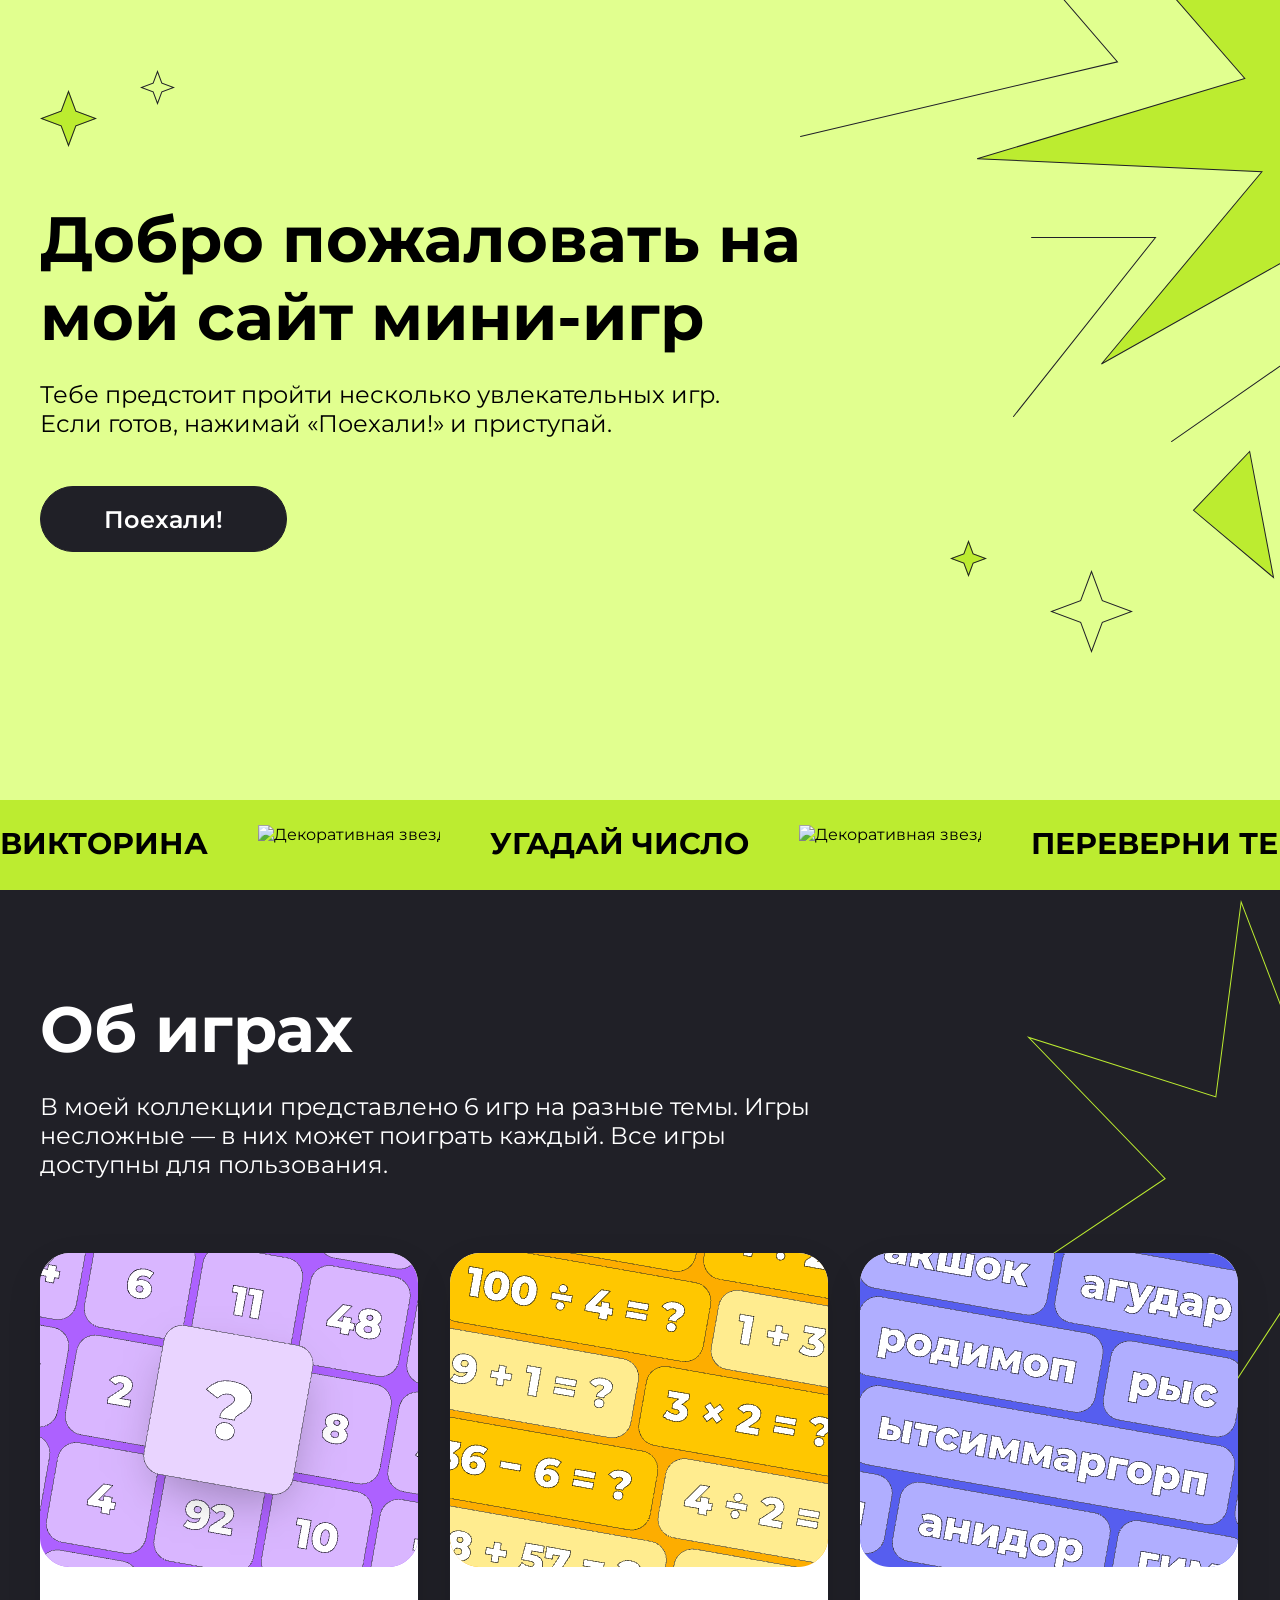
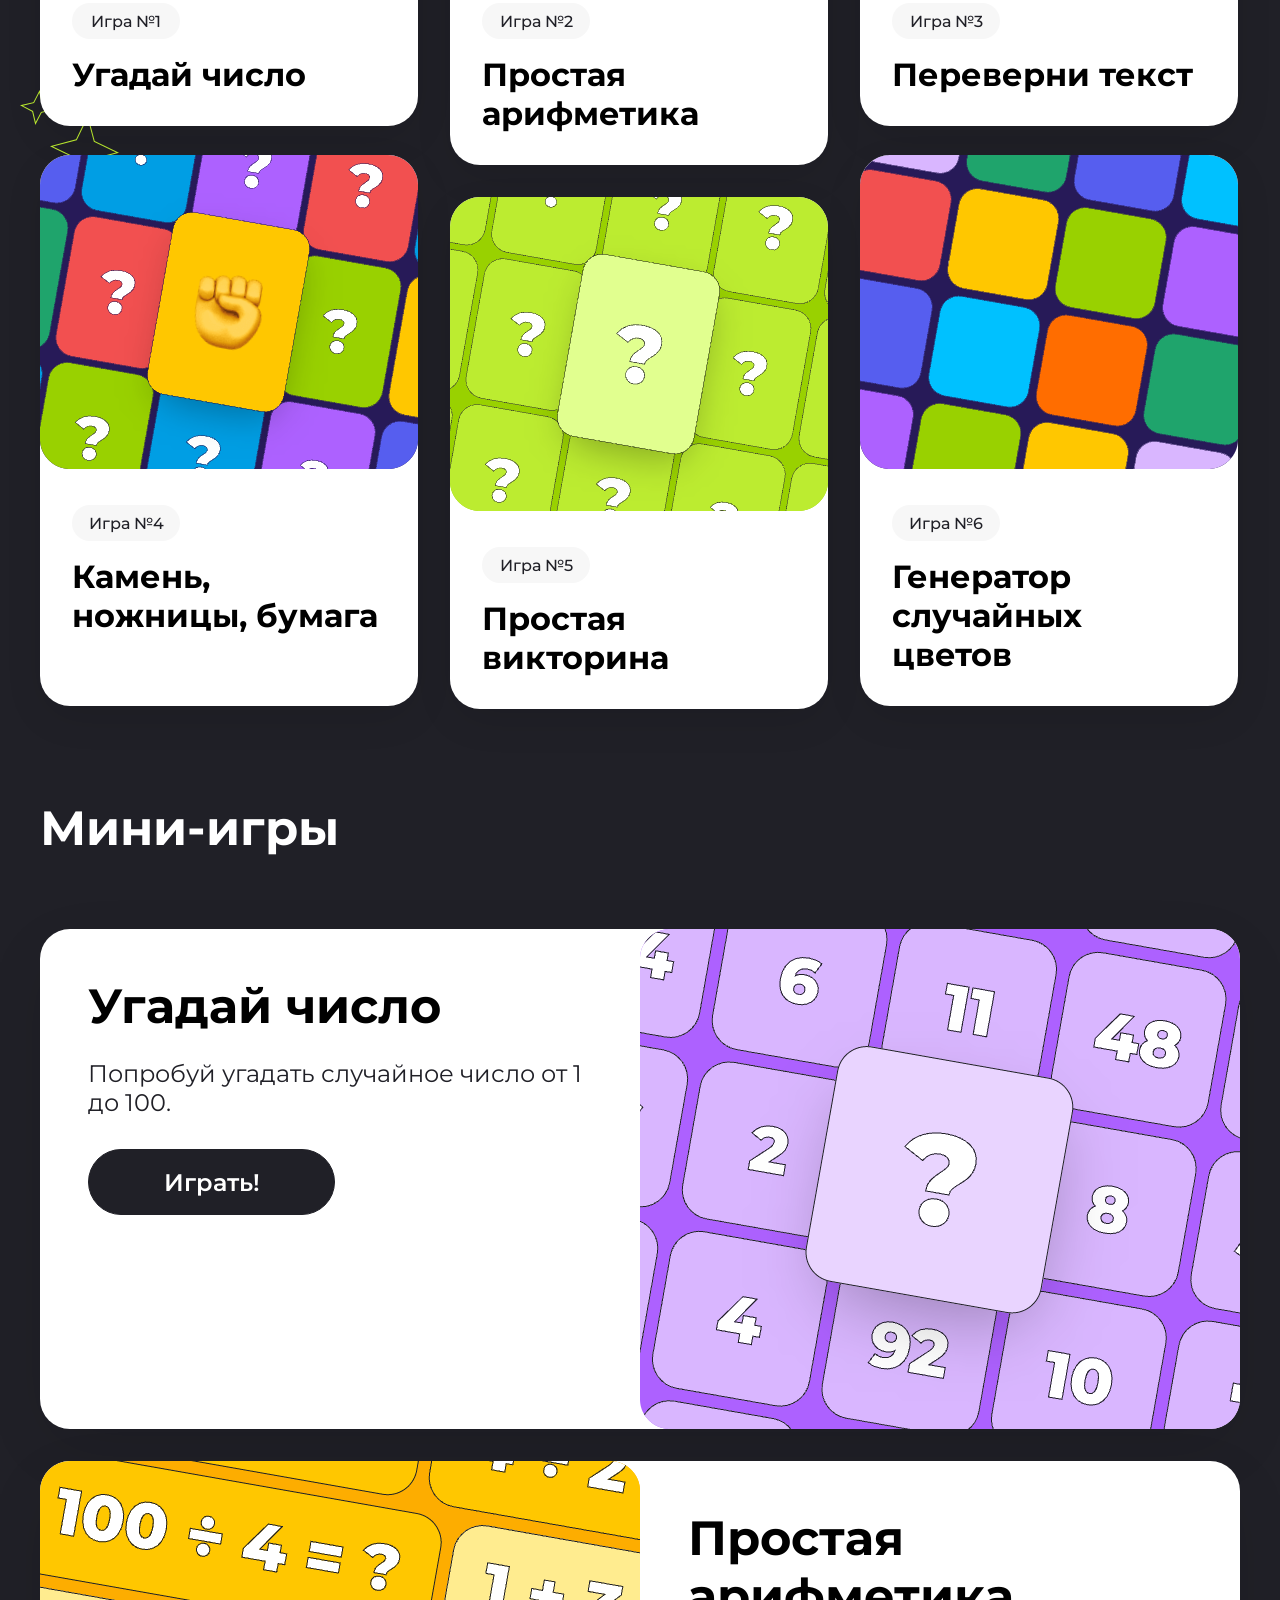
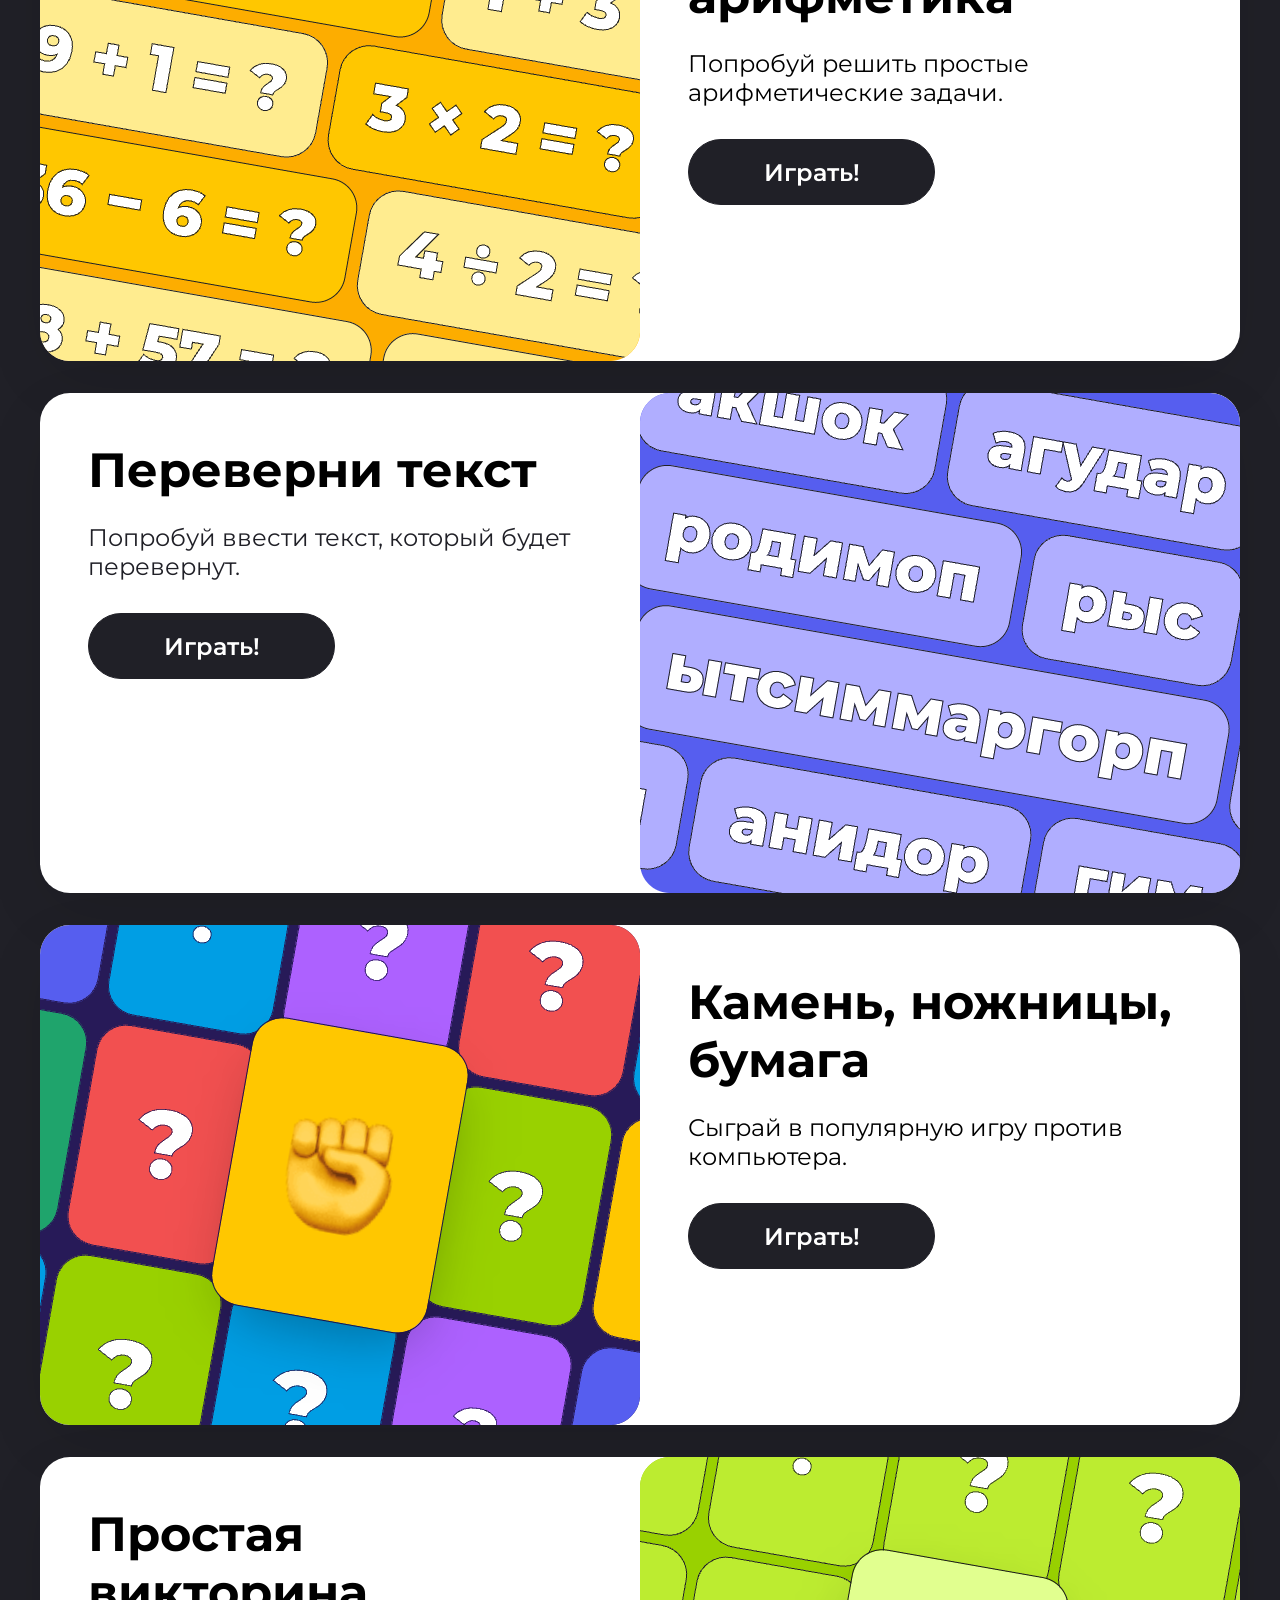
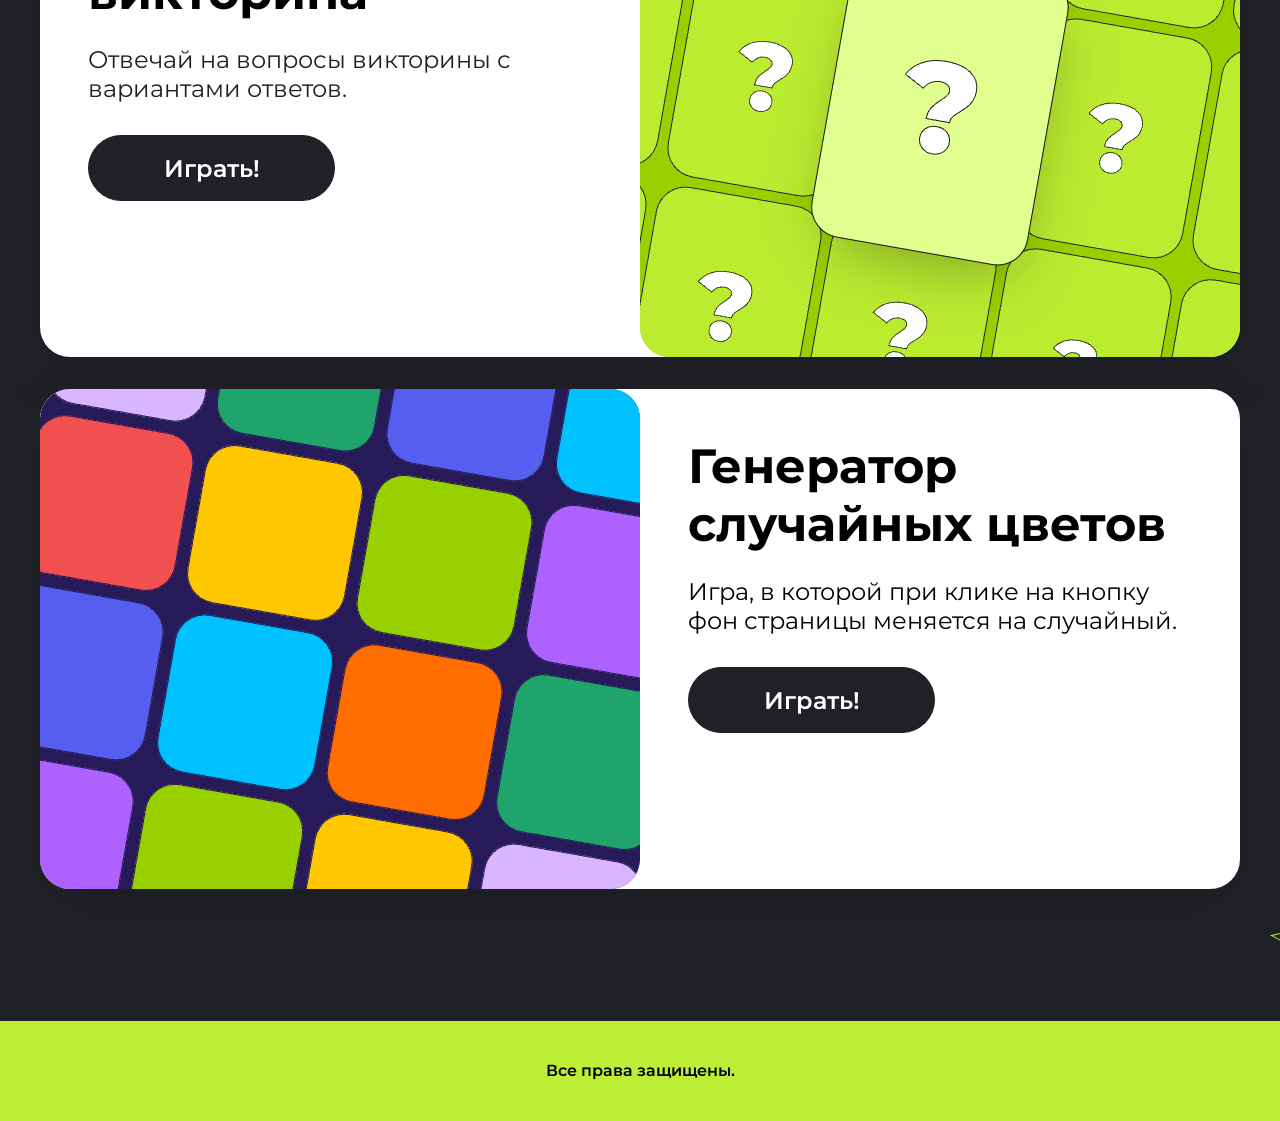
==== index.html @ fa8d4065 "Homework" ====
<!DOCTYPE html>
<html lang="ru">
<head>
    <meta charset="UTF-8">
    <meta name="viewport" content="width=device-width, initial-scale=1.0">
    <meta name="description" content="Сайт с мини-играми: викторина, угадай число, переверни текст и другие увлекательные игры">
    <title>Сайт с мини-играми</title>
    <link rel="stylesheet" href="style.css">
    <style>
        @import url('https://fonts.googleapis.com/css2?family=Montserrat:ital,wght@0,100..900;1,100..900&display=swap');
    </style>
</head>
<body>
    <main>
        <section class="hero center">
            <header class="header">
                <h1 class="header__title">Добро пожаловать на мой сайт мини-игр</h1>
                <p class="header__subtitle">Тебе предстоит пройти несколько увлекательных игр. Если готов, нажимай «Поехали!» и приступай.</p>
                <a href="#games" class="header__button button" role="button" aria-label="Перейти к списку игр">Поехали!</a>
                <nav class="header__scroll">
                </nav>
            </header>
        </section>

        <section class="scroll" aria-label="Список доступных игр">
            <span class="scroll__text">Викторина</span>
            <img src="img/star.svg" class="scroll__icon" alt="Декоративная звезда" aria-hidden="true">
            <span class="scroll__text">Угадай число</span>
            <img src="img/star.svg" class="scroll__icon" alt="Декоративная звезда" aria-hidden="true">
            <span class="scroll__text">Переверни текст</span>
            <img src="img/star.svg" class="scroll__icon" alt="Декоративная звезда" aria-hidden="true">
            <span class="scroll__text">Простая арифметика</span>
            <img src="img/star.svg" class="scroll__icon" alt="Декоративная звезда" aria-hidden="true">
            <span class="scroll__text">Камень, ножницы, бумага</span>
            <img src="img/star.svg" class="scroll__icon" alt="Декоративная звезда" aria-hidden="true">
            <span class="scroll__text">Генератор случайных цветов</span>
            <img src="img/star.svg" class="scroll__icon" alt="Декоративная звезда" aria-hidden="true">
        </section>

        <section class="games center" id="games" aria-labelledby="games-title">
            <div class="games__intro">
                <h2 class="games__title" id="games-title">Об играх</h2>
                <p class="games__description">В моей коллекции представлено 6 игр на разные темы. Игры несложные — в них может поиграть каждый.
Все игры доступны для пользования.</p>
            </div>

            <h2 class="games__mobile">Мини-игры</h2>
            
            <nav class="games__list center" aria-label="Навигация по играм">
                <article class="game-card">
                    <a href="#game1" class="game-card__content">
                        <img src="img/game-card-1.png" alt="Обложка игры 'Угадай число'" class="game-card__image">
                        <div class="game-card__info">
                            <div class="game-card__badge">
                                <p class="game-card__badge-text">Игра №1</p>
                            </div>
                            <h3 class="game-card__title">Угадай число</h3>
                            <div class="game-card__subtitle">
                                Попробуй угадать случайное число от 1 до 100.
                            </div>
                            <span href="#games" class="game-card__button button" role="button" aria-label="Перейти к списку игр">Играть!</span>
                        </div>
                    </a>

                </article>

                <article class="game-card">
                    <a href="#game2" class="game-card__content">
                        <img src="img/game-card-2.png" alt="Обложка игры 'Простая арифметика'" class="game-card__image">
                        <div class="game-card__info">
                            <div class="game-card__badge">
                                <p class="game-card__badge-text">Игра №2</p>
                            </div>
                            <h3 class="game-card__title">Простая арифметика</h3>
                            <div class="game-card__subtitle">
                                Попробуй решить простые арифметические задачи.
                            </div>
                            <span href="#games" class="game-card__button button" role="button" aria-label="Перейти к списку игр">Играть!</span>
                        </div>
                    </a>
                </article>

                <article class="game-card">
                    <a href="#game3" class="game-card__content">
                        <img src="img/game-card-3.png" alt="Обложка игры 'Переверни текст'" class="game-card__image">
                        <div class="game-card__info">
                            <div class="game-card__badge">
                                <p class="game-card__badge-text">Игра №3</p>
                            </div>
                            <h3 class="game-card__title">Переверни текст</h3>
                            <div class="game-card__subtitle">
                                Попробуй ввести текст, который будет перевернут.
                            </div>
                            <span href="#games" class="game-card__button button" role="button" aria-label="Перейти к списку игр">Играть!</span>
                        </div>
                    </a>
                </article>

                <article class="game-card">
                    <a href="#game4" class="game-card__content">
                        <img src="img/game-card-4.png" alt="Обложка игры 'Камень, ножницы, бумага'" class="game-card__image">
                        <div class="game-card__info">
                            <div class="game-card__badge">
                                <p class="game-card__badge-text">Игра №4</p>
                            </div>
                            <h3 class="game-card__title">Камень, ножницы, бумага</h3>
                            <div class="game-card__subtitle">
                                Сыграй в популярную игру против компьютера.
                            </div>
                            <span href="#games" class="game-card__button button" role="button" aria-label="Перейти к списку игр">Играть!</span>
                        </div>
                    </a>
                </article>

                <article class="game-card">
                    <a href="#game5" class="game-card__content">
                        <img src="img/game-card-5.png" alt="Обложка игры 'Простая викторина'" class="game-card__image">
                        <div class="game-card__info">
                            <div class="game-card__badge">
                                <p class="game-card__badge-text">Игра №5</p>
                            </div>
                            <h3 class="game-card__title">Простая викторина</h3>
                            <div class="game-card__subtitle">
                                Отвечай на вопросы викторины с вариантами ответов.
                            </div>
                            <span href="#games" class="game-card__button button" role="button" aria-label="Перейти к списку игр">Играть!</span>
                        </div>
                    </a>
                </article>

                <article class="game-card">
                    <a href="#game6" class="game-card__content">
                        <img src="img/game-card-6.png" alt="Обложка игры 'Генератор случайных цветов'" class="game-card__image">
                        <div class="game-card__info">
                            <div class="game-card__badge">
                                <p class="game-card__badge-text">Игра №6</p>
                            </div>
                            <h3 class="game-card__title">Генератор случайных цветов</h3>
                            <div class="game-card__subtitle">
                                Игра, в которой при клике на кнопку фон страницы меняется на случайный.
                            </div>
                            <span href="#games" class="game-card__button button" role="button" aria-label="Перейти к списку игр">Играть!</span>
                        </div>
                    </a>
                </article>
            </nav>

            <h2 class="games__additional-text">Мини-игры</h2>

            <div class="games__additional__block-right">
                <div class="games__additional__block-right__left">
                    <h3 class="games__additional__block-right__left__title">Угадай число</h3>
                    <div class="games__additional__block-right__left__subtitle">Попробуй угадать случайное число от 1 до 100.</div>
                    <span href="#games" class="games__additional__block-right__left__button button" role="button" aria-label="Перейти к списку игр">Играть!</span>
                </div>
                <img src="img/game-card-1-pc.png" alt="Обложка игры 'Угадай число'">
            </div>

            <div class="games__additional__block-left">
                <img src="img/game-card-2-px.png" alt="Обложка игры 'Простая арифметика'">
                <div class="games__additional__block-left__right">
                    <h3 class="games__additional__block-left__right__title">Простая арифметика</h3>
                    <div class="games__additional__block-left__right__subtitle">Попробуй решить простые арифметические задачи.</div>
                    <span href="#games" class="games__additional__block-left__right__button button" role="button" aria-label="Перейти к списку игр">Играть!</span>
                </div>
            </div>

            <div class="games__additional__block-right">
                <div class="games__additional__block-right__left">
                    <h3 class="games__additional__block-right__left__title">Переверни текст</h3>
                    <div class="games__additional__block-right__left__subtitle">Попробуй ввести текст, который будет перевернут.</div>
                    <span href="#games" class="games__additional__block-right__left__button button" role="button" aria-label="Перейти к списку игр">Играть!</span>
                </div>
                <img src="img/game-card-3-px.png" alt="Обложка игры 'Переверни текст'">
            </div>

            <div class="games__additional__block-left">
                <img src="img/game-card-4-px.png" alt="Обложка игры 'Камень, ножницы, бумага'">
                <div class="games__additional__block-left__right">
                    <h3 class="games__additional__block-left__right__title">Камень, ножницы, бумага</h3>
                    <div class="games__additional__block-left__right__subtitle">Сыграй в популярную игру против компьютера.</div>
                    <span href="#games" class="games__additional__block-left__right__button button" role="button" aria-label="Перейти к списку игр">Играть!</span>
                </div>
            </div>

            <div class="games__additional__block-right">
                <div class="games__additional__block-right__left">
                    <h3 class="games__additional__block-right__left__title">Простая викторина</h3>
                    <div class="games__additional__block-right__left__subtitle">Отвечай на вопросы викторины с вариантами ответов.</div>
                    <span href="#games" class="games__additional__block-right__left__button button" role="button" aria-label="Перейти к списку игр">Играть!</span>
                </div>
                <img src="img/game-card-5-px.png" alt="Обложка игры 'Простая викторина'">
            </div>

            <div class="games__additional__block-left">
                <img src="img/game-card-6-px.png" alt="Обложка игры 'Генератор случайных цветов'">
                <div class="games__additional__block-left__right">
                    <h3 class="games__additional__block-left__right__title">Генератор случайных цветов</h3>
                    <div class="games__additional__block-left__right__subtitle">Игра, в которой при клике на кнопку фон страницы меняется на случайный.</div>
                    <span href="#games" class="games__additional__block-left__right__button button" role="button" aria-label="Перейти к списку игр">Играть!</span>
                </div>
            </div>

        </section>
    </main>

    <footer class="footer">
        <div class="footer__background">
            <p class="footer__text">Все права защищены.</p>
        </div>
    </footer>
</body>
</html>
---- style.css ----
* {
  margin: 0;
  padding: 0;
  box-sizing: border-box;
}

body {
  font-family: "Montserrat", sans-serif;
  font-size: 16px;
  color: #000000;
  background-color: #F5F6FA;
}

.center {
  padding-left: calc(50% - 600px);
  padding-right: calc(50% - 600px);
}

.button {
  width: -moz-fit-content;
  width: fit-content;
  font-weight: 600;
  box-sizing: border-box;
  border: 1px solid rgb(32, 32, 39);
  border-radius: 60px;
  background: rgb(32, 32, 39);
  padding: 16px 28px;
  color: #FFFFFF;
  font-family: "Montserrat", sans-serif;
  font-size: 24px;
  cursor: pointer;
  transition: all 0.3s ease;
  text-decoration: none;
  display: inline-flex;
  align-items: center;
  justify-content: center;
}
.button:hover {
  background: #FFFFFF;
  color: rgb(32, 32, 39);
}

.hero {
  background: rgb(225, 255, 143);
  height: 800px;
  background-image: url("img/hero-bg.svg"), url("img/star-2.svg"), url("img/star-3.svg"), url("img/star-4.svg"), url("img/star-5.svg");
  background-position: 800px -350px, 40px 90px, 140px 70px, 1050px 570px, 950px 540px;
  background-repeat: no-repeat, no-repeat, no-repeat, no-repeat;
}

.header {
  padding-top: 200px;
  display: flex;
  flex-direction: column;
}
.header__title {
  max-width: 768px;
  font-size: 64px;
  font-weight: 700;
  margin-bottom: 24px;
}
.header__subtitle {
  max-width: 720px;
  font-size: 24px;
}
.header__button {
  min-width: 247px;
  height: 66px;
  margin-top: 48px;
}

.scroll {
  display: flex;
  gap: 50px;
  padding-top: 25px;
  height: 90px;
  width: 100%;
  background-color: rgb(188, 236, 48);
  overflow: hidden;
  white-space: nowrap;
}
.scroll__text {
  font-size: 30px;
  font-weight: 700;
  text-transform: uppercase;
}
.scroll__icon {
  height: 30px;
}

.games {
  background: rgb(32, 32, 39);
  padding-bottom: 100px;
  background-image: url(img/star1.svg), url(img/star7.svg), url(img/star6.svg), url(img/star7.svg), url(img/star6.svg), url(img/star7.svg), url(img/star6.svg);
  background-position: 1000px 10px, 20px 800px, 50px 825px, 1350px 1500px, 1400px 1550px, 1270px 4830px, 1320px 4780px;
  background-repeat: no-repeat;
}
.games__intro {
  padding-top: 100px;
}
.games__title {
  font-size: 64px;
  font-weight: 700;
  color: rgb(255, 255, 255);
  margin-bottom: 24px;
}
.games__description {
  color: rgb(255, 255, 255);
  font-size: 24px;
  font-weight: 400;
  max-width: 780px;
  margin-bottom: 74px;
}
.games__mobile {
  display: none;
}
.games__list {
  display: flex;
  gap: 32px;
  flex-wrap: wrap;
}
.games__additional-text {
  font-size: 48px;
  font-weight: 700;
  color: #ffffff;
  margin-bottom: 72px;
  margin-top: 90px;
}
.games__additional__block-right {
  position: static;
  width: 1200px;
  height: 500px;
  display: flex;
  flex-direction: row;
  justify-content: flex-start;
  align-items: flex-start;
  padding: 0;
  flex: none;
  order: 0;
  align-self: stretch;
  flex-grow: 0;
  margin: 32px 0;
  border-radius: 30px;
  box-shadow: 0px 20px 67px -12px rgba(0, 0, 0, 0.13);
  background: rgb(255, 255, 255);
}
.games__additional__block-right__left {
  width: 600px;
  padding: 48px;
}
.games__additional__block-right__left__title {
  font-size: 48px;
  font-weight: 700;
  margin-bottom: 24px;
}
.games__additional__block-right__left__subtitle {
  font-size: 24px;
  font-weight: 400;
  margin-bottom: 32px;
  color: rgb(32, 32, 39);
}
.games__additional__block-right__left__button {
  display: inline-flex;
  width: 247px;
  height: 66px;
}
.games__additional__block-right img {
  width: 600px;
  height: 500px;
  -o-object-fit: cover;
     object-fit: cover;
  border-radius: 0 30px 30px 0;
}
.games__additional__block-left {
  position: static;
  width: 1200px;
  height: 500px;
  display: flex;
  flex-direction: row;
  justify-content: flex-start;
  align-items: flex-start;
  padding: 0;
  flex: none;
  order: 1;
  align-self: stretch;
  flex-grow: 0;
  margin: 32px 0;
  border-radius: 30px;
  box-shadow: 0px 20px 67px -12px rgba(0, 0, 0, 0.13);
  background: rgb(255, 255, 255);
}
.games__additional__block-left img {
  width: 600px;
  height: 500px;
  -o-object-fit: cover;
     object-fit: cover;
  border-radius: 30px 0 0 30px;
}
.games__additional__block-left__right {
  width: 600px;
  padding: 48px;
}
.games__additional__block-left__right__title {
  font-size: 48px;
  font-weight: 700;
  margin-bottom: 24px;
}
.games__additional__block-left__right__subtitle {
  font-size: 24px;
  margin-bottom: 32px;
}
.games__additional__block-left__right__button {
  display: inline-flex;
  width: 247px;
  height: 66px;
}

.game-card {
  text-decoration: none;
  color: inherit;
  transition: transform 0.3s ease;
}
.game-card:hover {
  transform: scale(1.02);
}
.game-card:nth-child(2) .game-card__content, .game-card:nth-child(5) .game-card__content {
  height: 512px;
}
.game-card:nth-child(4) .game-card__content, .game-card:nth-child(6) .game-card__content {
  height: 551px;
  margin-top: -42px;
}
.game-card__content {
  border-radius: 30px;
  box-shadow: 0px 12.61px 42.25px -7.57px rgba(0, 0, 0, 0.13);
  background: rgb(255, 255, 255);
  height: 473px;
  width: 378px;
  text-decoration: none;
  color: inherit;
  display: block;
}
.game-card__image {
  width: 100%;
  border-radius: 30px 30px 0 0;
}
.game-card__info {
  padding: 32px;
}
.game-card__badge {
  width: 108px;
  height: 36px;
  border-radius: 52.58px;
  background: rgb(247, 247, 247);
  display: flex;
  align-items: center;
  justify-content: center;
}
.game-card__badge-text {
  font-size: 16px;
  font-weight: 500;
  color: rgb(32, 32, 39);
}
.game-card__title {
  padding-top: 16px;
  font-size: 32px;
  font-weight: 700;
  margin: 0;
}
.game-card__subtitle {
  display: none;
}
.game-card__button {
  display: none;
}

.footer__background {
  height: 100px;
  background: rgb(189, 237, 53);
}
.footer__text {
  text-align: center;
  padding: 40px;
  font-size: 16px;
  font-weight: 600;
}

.star-icon {
  height: 30px;
}

@media (max-width: 1200px) {
  .center {
    padding-left: 16px;
    padding-right: 16px;
  }
  .header {
    align-items: center;
  }
  .header__title {
    font-size: 40px;
    text-align: center;
    width: 262px;
  }
  .header__subtitle {
    font-size: 16px;
    text-align: center;
  }
  .header__button {
    width: 285px;
    height: 55px;
    font-size: 16px;
    font-weight: 500;
  }
  .scroll {
    padding-bottom: 48px;
    padding-left: 27px;
    height: 51.34px;
    padding-top: 16px;
    gap: 27px;
  }
  .scroll__text {
    font-size: 16px;
  }
  .scroll__icon {
    height: 20px;
  }
  .games {
    padding-bottom: 10px;
  }
  .games__intro {
    display: none;
  }
  .games__mobile {
    display: block;
    padding-top: 48px;
    padding-bottom: 48px;
    font-size: 40px;
    font-weight: 700;
    color: rgb(255, 255, 255);
  }
  .games__additional-text {
    display: none;
  }
  .games__additional__block-right, .games__additional__block-left {
    display: none;
  }
  .game-card:nth-child(4) .game-card__content, .game-card:nth-child(6) .game-card__content, .game-card:nth-child(2) .game-card__content, .game-card:nth-child(5) .game-card__content {
    margin-top: 0px;
  }
  .game-card:nth-child(2) .game-card__content, .game-card:nth-child(3) .game-card__content, .game-card:nth-child(5) .game-card__content {
    height: 570px;
  }
  .game-card:nth-child(4) .game-card__content {
    height: 610px;
  }
  .game-card:nth-child(6) .game-card__content {
    height: 630px;
  }
  .game-card__content {
    height: 520px;
    width: 343px;
    margin-top: 0px;
  }
  .game-card__subtitle {
    display: block;
    padding-top: 16px;
  }
  .game-card__title {
    padding-top: 0px;
  }
  .game-card__badge {
    display: none;
  }
  .game-card__button {
    display: block;
    width: 285px;
    margin-top: 32px;
    font-size: 16px;
    font-weight: 500;
    text-align: center;
  }
  .game-card__info {
    padding: 20px 30px;
  }
  .footer__background {
    height: 100px;
    background: rgb(189, 237, 53);
  }
  .footer__text {
    text-align: center;
    padding: 40px;
    font-size: 16px;
    font-weight: 600;
  }
}/*# sourceMappingURL=style.css.map */
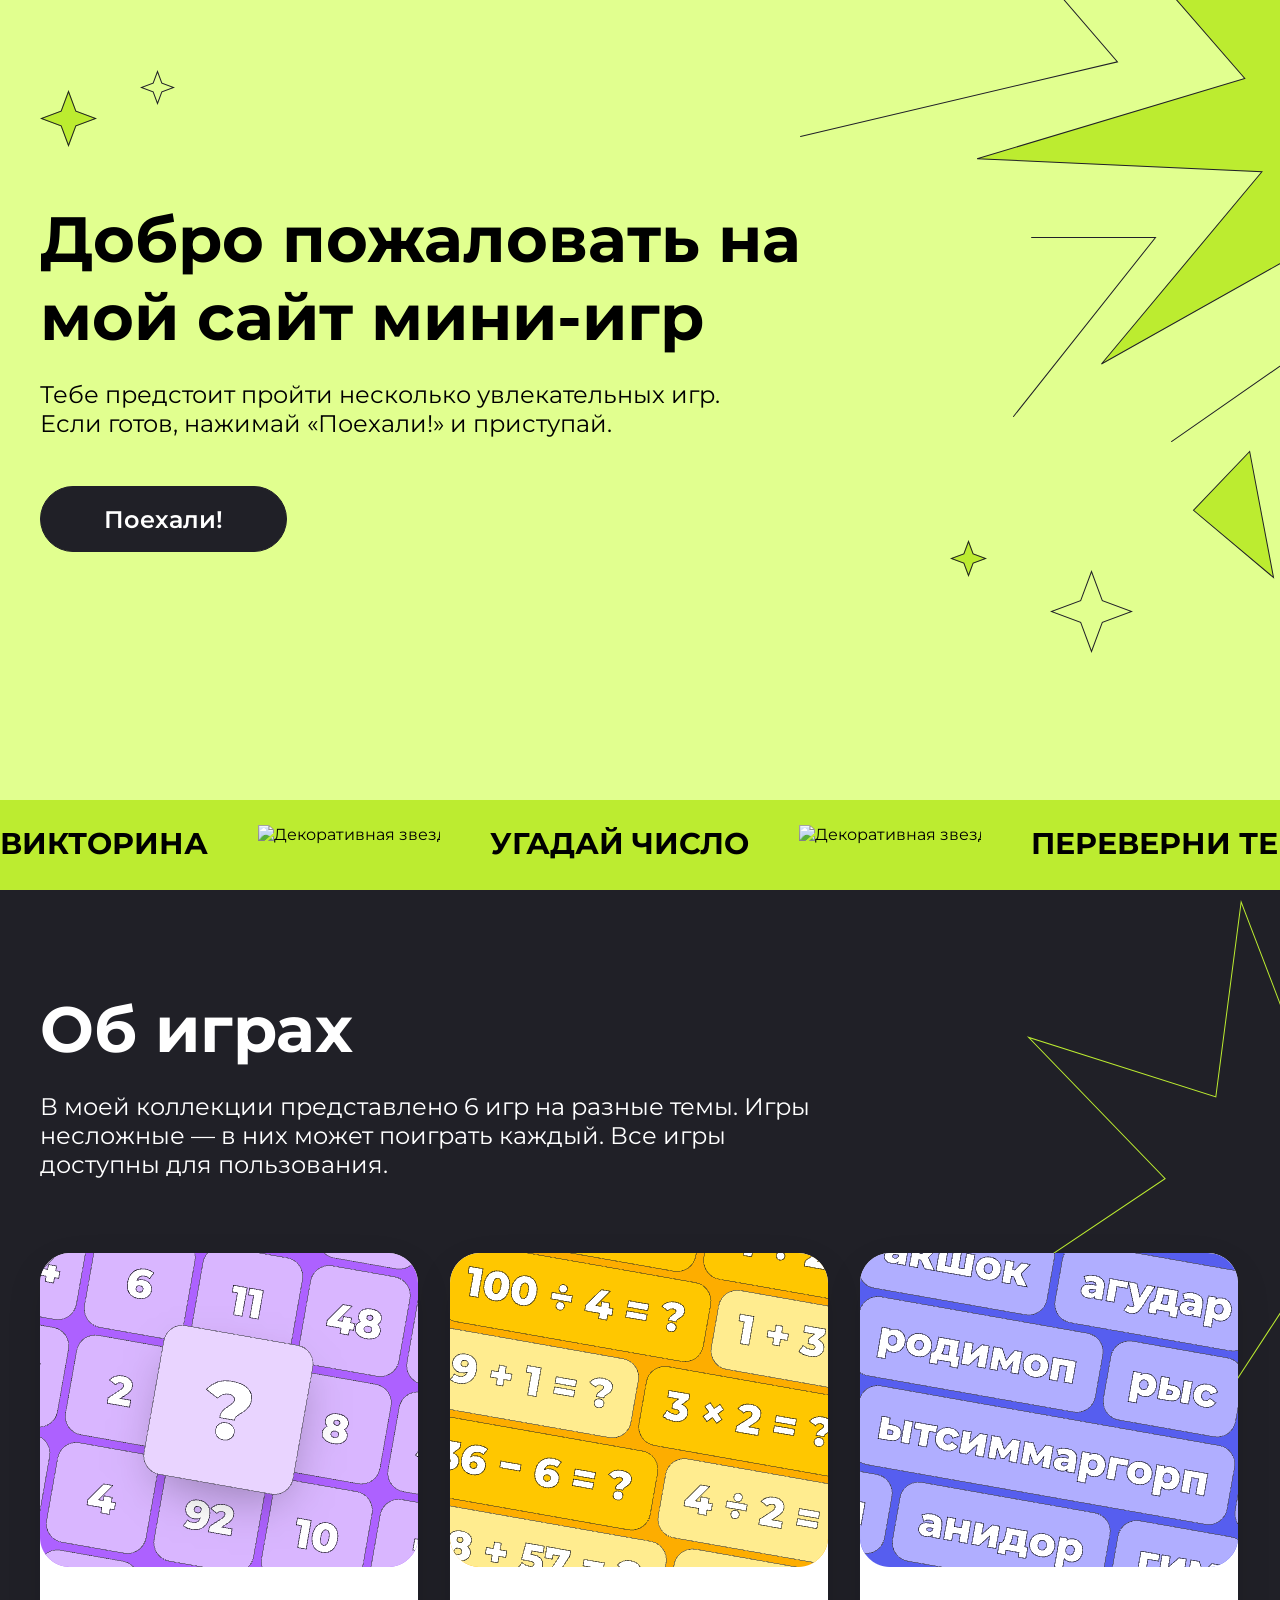
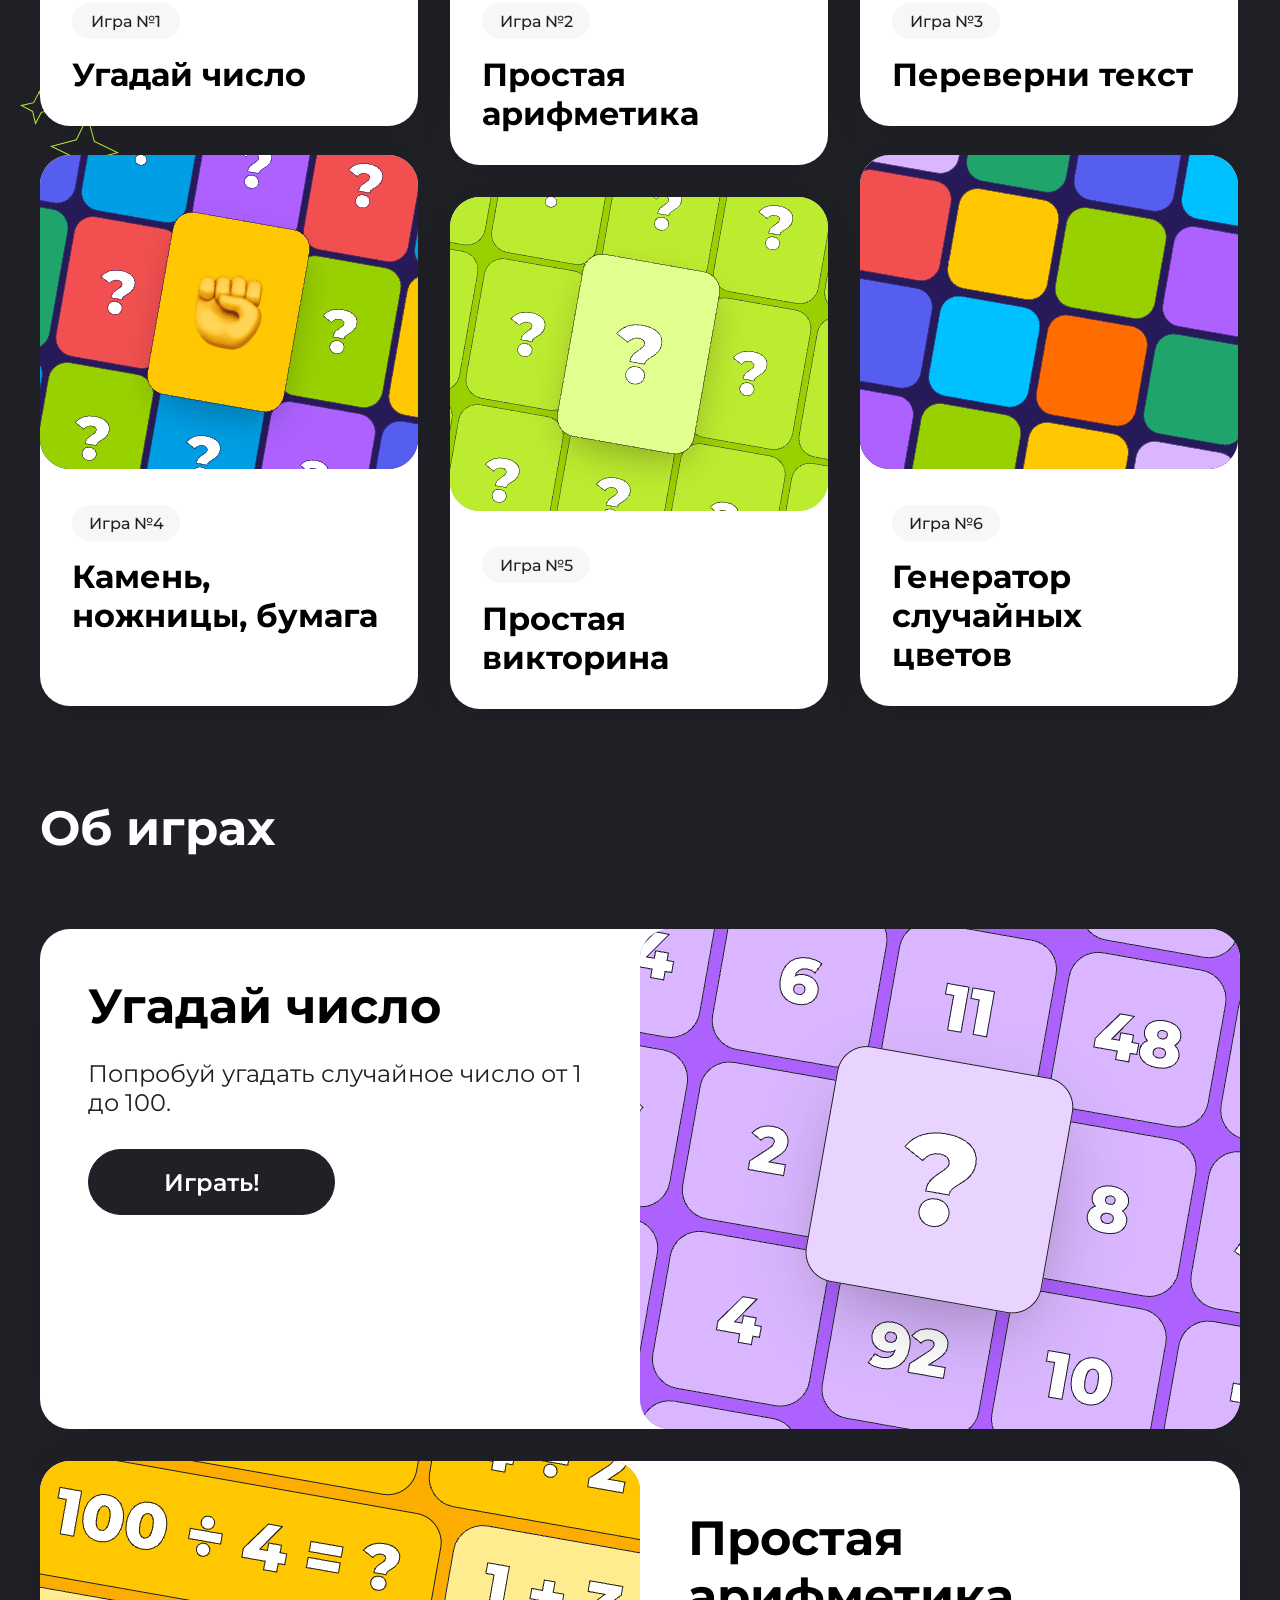
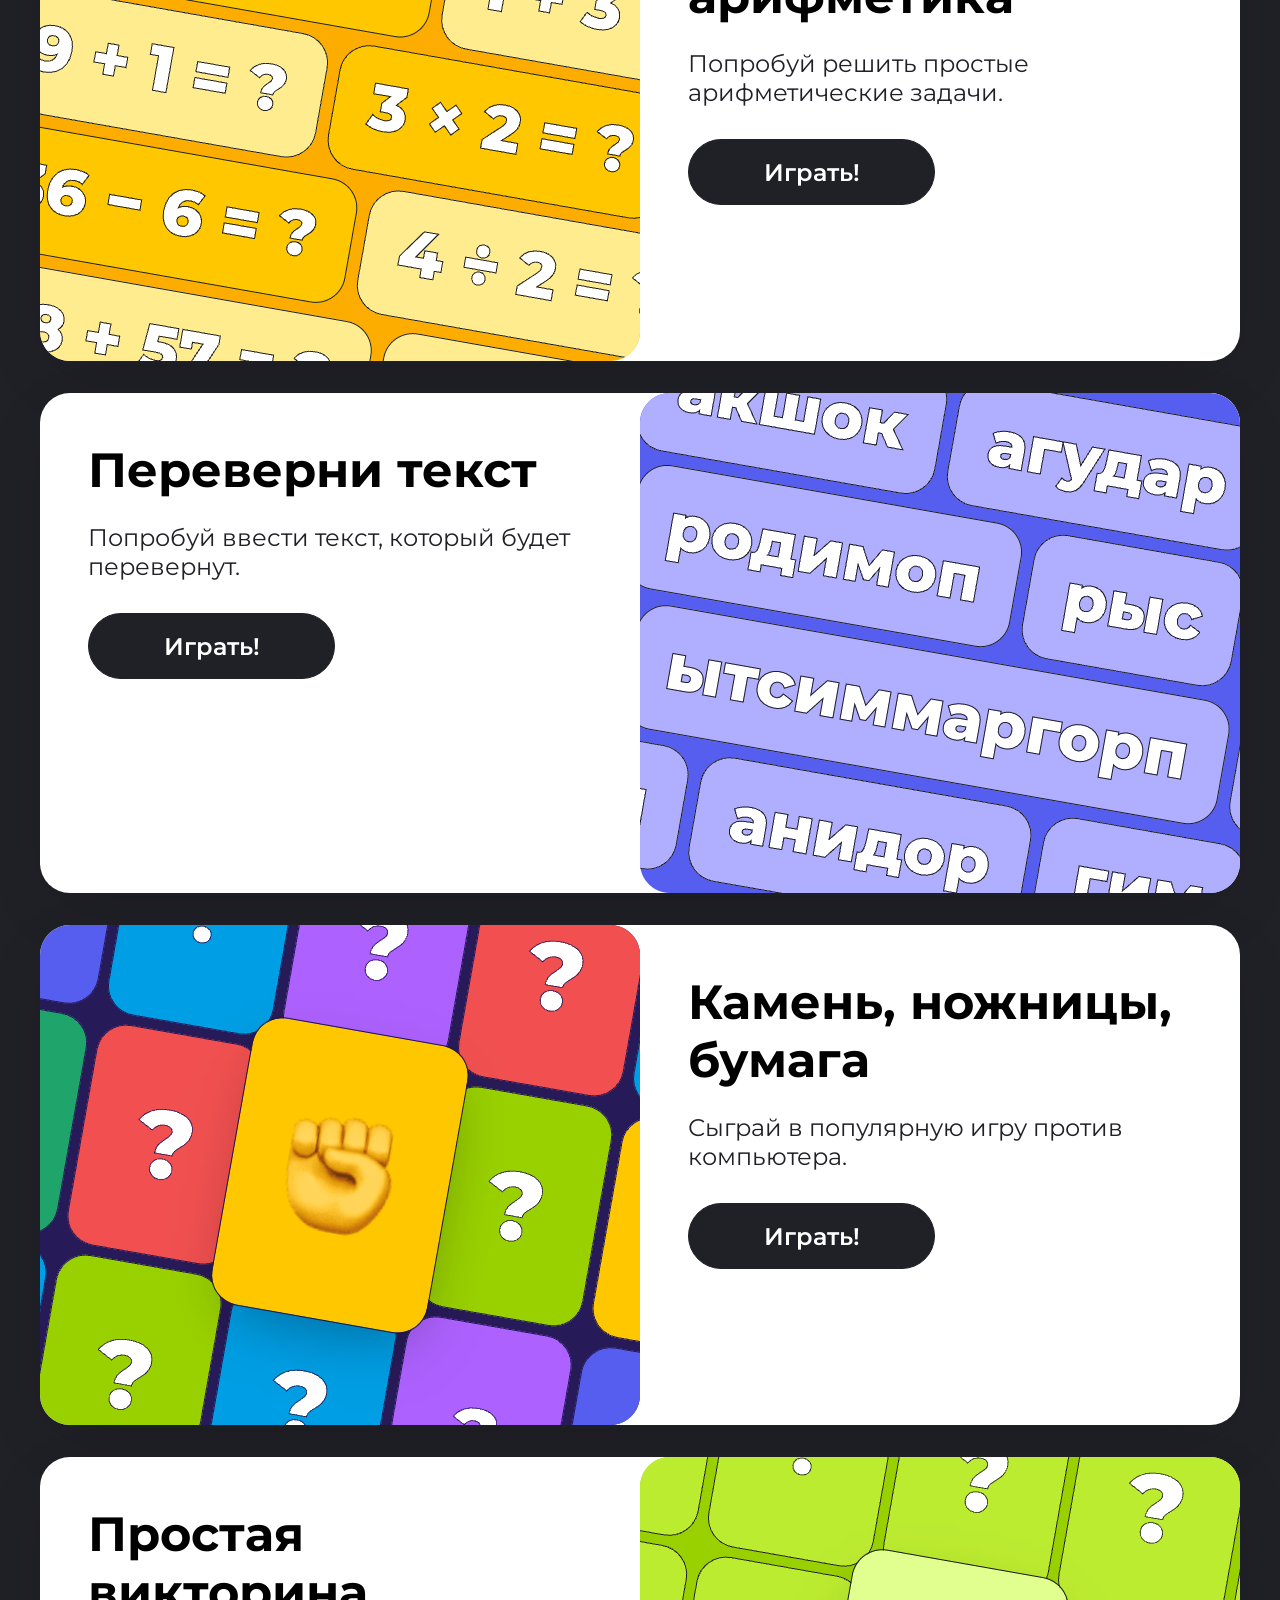
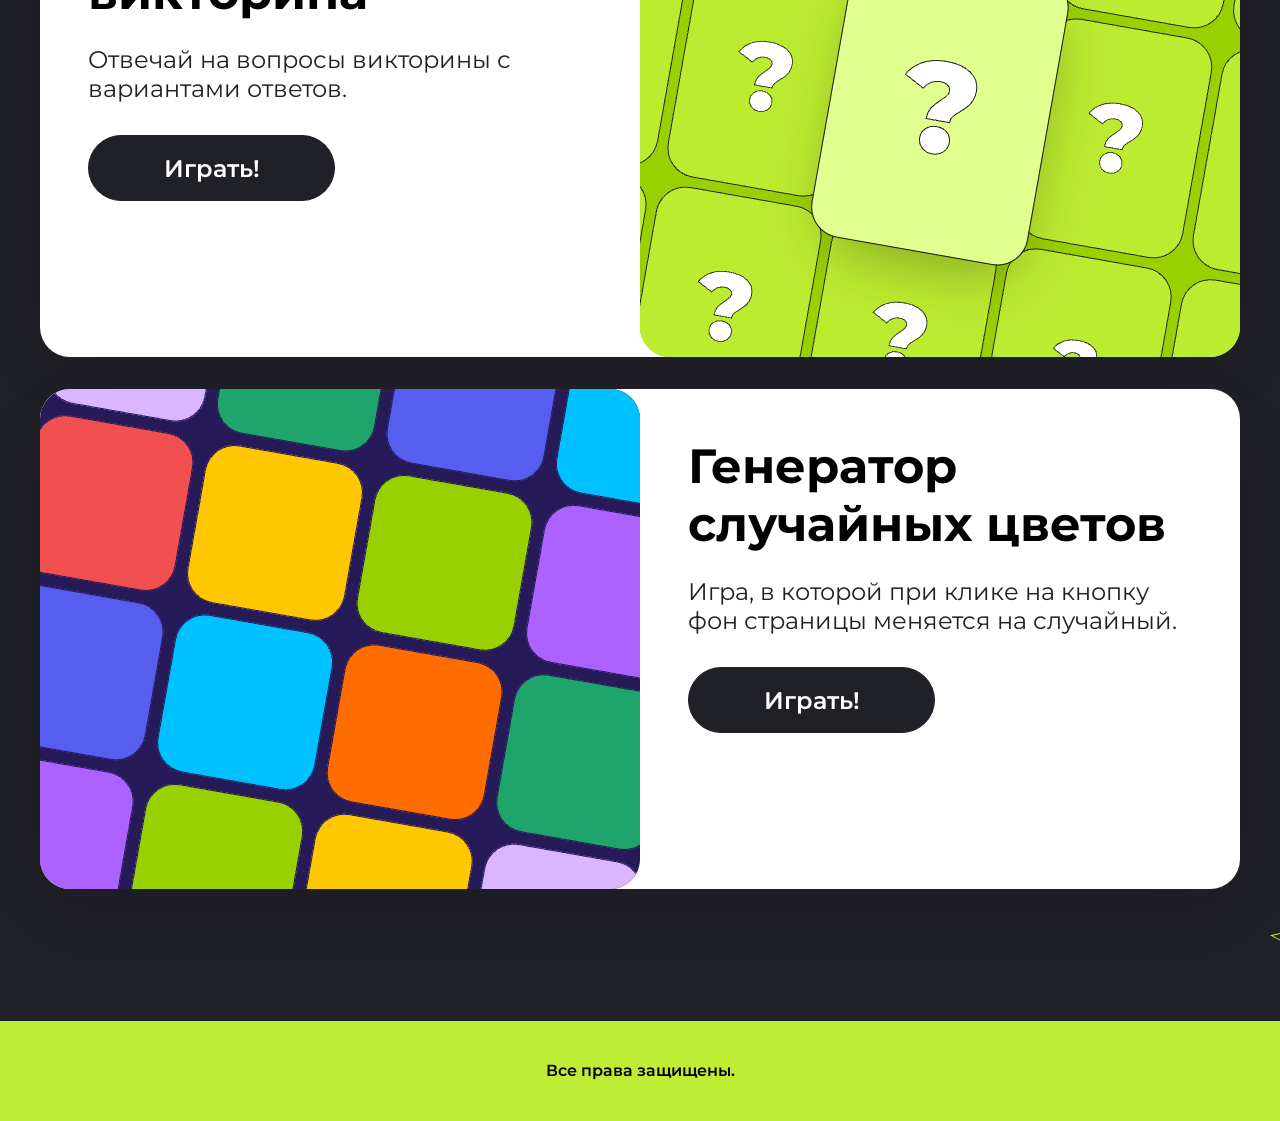
==== commit b6787f21: "added few changes to meet reglamets" ====
--- a/index.html
+++ b/index.html
@@ -43,12 +43,13 @@
                 <p class="games__description">В моей коллекции представлено 6 игр на разные темы. Игры несложные — в них может поиграть каждый.
 Все игры доступны для пользования.</p>
             </div>
-
+            
+            <!-- Это только для мобильной версии название -->
             <h2 class="games__mobile">Мини-игры</h2>
             
-            <nav class="games__list center" aria-label="Навигация по играм">
-                <article class="game-card">
-                    <a href="#game1" class="game-card__content">
+            <nav class="games__list" aria-label="Навигация по играм">
+                <article class="game-card">
+                    <a href="#about-game1" class="game-card__content">
                         <img src="img/game-card-1.png" alt="Обложка игры 'Угадай число'" class="game-card__image">
                         <div class="game-card__info">
                             <div class="game-card__badge">
@@ -58,14 +59,13 @@
                             <div class="game-card__subtitle">
                                 Попробуй угадать случайное число от 1 до 100.
                             </div>
-                            <span href="#games" class="game-card__button button" role="button" aria-label="Перейти к списку игр">Играть!</span>
-                        </div>
-                    </a>
-
-                </article>
-
-                <article class="game-card">
-                    <a href="#game2" class="game-card__content">
+                            <button class="game-card__button button" role="button" aria-label="Узнать больше об игре 'Угадай число'">Играть!</button>
+                        </div>
+                    </a>
+                </article>
+
+                <article class="game-card">
+                    <a href="#about-game2" class="game-card__content">
                         <img src="img/game-card-2.png" alt="Обложка игры 'Простая арифметика'" class="game-card__image">
                         <div class="game-card__info">
                             <div class="game-card__badge">
@@ -75,13 +75,13 @@
                             <div class="game-card__subtitle">
                                 Попробуй решить простые арифметические задачи.
                             </div>
-                            <span href="#games" class="game-card__button button" role="button" aria-label="Перейти к списку игр">Играть!</span>
-                        </div>
-                    </a>
-                </article>
-
-                <article class="game-card">
-                    <a href="#game3" class="game-card__content">
+                            <button class="game-card__button button" role="button" aria-label="Узнать больше об игре 'Простая арифметика'">Играть!</button>
+                        </div>
+                    </a>
+                </article>
+
+                <article class="game-card">
+                    <a href="#about-game3" class="game-card__content">
                         <img src="img/game-card-3.png" alt="Обложка игры 'Переверни текст'" class="game-card__image">
                         <div class="game-card__info">
                             <div class="game-card__badge">
@@ -91,13 +91,13 @@
                             <div class="game-card__subtitle">
                                 Попробуй ввести текст, который будет перевернут.
                             </div>
-                            <span href="#games" class="game-card__button button" role="button" aria-label="Перейти к списку игр">Играть!</span>
-                        </div>
-                    </a>
-                </article>
-
-                <article class="game-card">
-                    <a href="#game4" class="game-card__content">
+                            <button class="game-card__button button" role="button" aria-label="Узнать больше об игре 'Переверни текст'">Играть!</button>
+                        </div>
+                    </a>
+                </article>
+
+                <article class="game-card">
+                    <a href="#about-game4" class="game-card__content">
                         <img src="img/game-card-4.png" alt="Обложка игры 'Камень, ножницы, бумага'" class="game-card__image">
                         <div class="game-card__info">
                             <div class="game-card__badge">
@@ -107,13 +107,13 @@
                             <div class="game-card__subtitle">
                                 Сыграй в популярную игру против компьютера.
                             </div>
-                            <span href="#games" class="game-card__button button" role="button" aria-label="Перейти к списку игр">Играть!</span>
-                        </div>
-                    </a>
-                </article>
-
-                <article class="game-card">
-                    <a href="#game5" class="game-card__content">
+                            <button class="game-card__button button" role="button" aria-label="Узнать больше об игре 'Камень, ножницы, бумага'">Играть!</button>
+                        </div>
+                    </a>
+                </article>
+
+                <article class="game-card">
+                    <a href="#about-game5" class="game-card__content">
                         <img src="img/game-card-5.png" alt="Обложка игры 'Простая викторина'" class="game-card__image">
                         <div class="game-card__info">
                             <div class="game-card__badge">
@@ -123,13 +123,13 @@
                             <div class="game-card__subtitle">
                                 Отвечай на вопросы викторины с вариантами ответов.
                             </div>
-                            <span href="#games" class="game-card__button button" role="button" aria-label="Перейти к списку игр">Играть!</span>
-                        </div>
-                    </a>
-                </article>
-
-                <article class="game-card">
-                    <a href="#game6" class="game-card__content">
+                            <button class="game-card__button button" role="button" aria-label="Узнать больше об игре 'Простая викторина'">Играть!</button>
+                        </div>
+                    </a>
+                </article>
+
+                <article class="game-card">
+                    <a href="#about-game6" class="game-card__content">
                         <img src="img/game-card-6.png" alt="Обложка игры 'Генератор случайных цветов'" class="game-card__image">
                         <div class="game-card__info">
                             <div class="game-card__badge">
@@ -139,65 +139,65 @@
                             <div class="game-card__subtitle">
                                 Игра, в которой при клике на кнопку фон страницы меняется на случайный.
                             </div>
-                            <span href="#games" class="game-card__button button" role="button" aria-label="Перейти к списку игр">Играть!</span>
+                            <button class="game-card__button button" role="button" aria-label="Узнать больше об игре 'Генератор случайных цветов'">Играть!</button>
                         </div>
                     </a>
                 </article>
             </nav>
 
-            <h2 class="games__additional-text">Мини-игры</h2>
-
-            <div class="games__additional__block-right">
-                <div class="games__additional__block-right__left">
-                    <h3 class="games__additional__block-right__left__title">Угадай число</h3>
-                    <div class="games__additional__block-right__left__subtitle">Попробуй угадать случайное число от 1 до 100.</div>
-                    <span href="#games" class="games__additional__block-right__left__button button" role="button" aria-label="Перейти к списку игр">Играть!</span>
-                </div>
-                <img src="img/game-card-1-pc.png" alt="Обложка игры 'Угадай число'">
-            </div>
-
-            <div class="games__additional__block-left">
-                <img src="img/game-card-2-px.png" alt="Обложка игры 'Простая арифметика'">
-                <div class="games__additional__block-left__right">
-                    <h3 class="games__additional__block-left__right__title">Простая арифметика</h3>
-                    <div class="games__additional__block-left__right__subtitle">Попробуй решить простые арифметические задачи.</div>
-                    <span href="#games" class="games__additional__block-left__right__button button" role="button" aria-label="Перейти к списку игр">Играть!</span>
-                </div>
-            </div>
-
-            <div class="games__additional__block-right">
-                <div class="games__additional__block-right__left">
-                    <h3 class="games__additional__block-right__left__title">Переверни текст</h3>
-                    <div class="games__additional__block-right__left__subtitle">Попробуй ввести текст, который будет перевернут.</div>
-                    <span href="#games" class="games__additional__block-right__left__button button" role="button" aria-label="Перейти к списку игр">Играть!</span>
-                </div>
-                <img src="img/game-card-3-px.png" alt="Обложка игры 'Переверни текст'">
-            </div>
-
-            <div class="games__additional__block-left">
-                <img src="img/game-card-4-px.png" alt="Обложка игры 'Камень, ножницы, бумага'">
-                <div class="games__additional__block-left__right">
-                    <h3 class="games__additional__block-left__right__title">Камень, ножницы, бумага</h3>
-                    <div class="games__additional__block-left__right__subtitle">Сыграй в популярную игру против компьютера.</div>
-                    <span href="#games" class="games__additional__block-left__right__button button" role="button" aria-label="Перейти к списку игр">Играть!</span>
-                </div>
-            </div>
-
-            <div class="games__additional__block-right">
-                <div class="games__additional__block-right__left">
-                    <h3 class="games__additional__block-right__left__title">Простая викторина</h3>
-                    <div class="games__additional__block-right__left__subtitle">Отвечай на вопросы викторины с вариантами ответов.</div>
-                    <span href="#games" class="games__additional__block-right__left__button button" role="button" aria-label="Перейти к списку игр">Играть!</span>
-                </div>
-                <img src="img/game-card-5-px.png" alt="Обложка игры 'Простая викторина'">
-            </div>
-
-            <div class="games__additional__block-left">
-                <img src="img/game-card-6-px.png" alt="Обложка игры 'Генератор случайных цветов'">
-                <div class="games__additional__block-left__right">
-                    <h3 class="games__additional__block-left__right__title">Генератор случайных цветов</h3>
-                    <div class="games__additional__block-left__right__subtitle">Игра, в которой при клике на кнопку фон страницы меняется на случайный.</div>
-                    <span href="#games" class="games__additional__block-left__right__button button" role="button" aria-label="Перейти к списку игр">Играть!</span>
+            <h2 class="games__additional-text">Об играх</h2>
+
+            <div id="about-game1" class="games__additional-block games__additional-block--right">
+                <div class="games__additional-content">
+                    <h3 class="games__additional-title">Угадай число</h3>
+                    <div class="games__additional-subtitle">Попробуй угадать случайное число от 1 до 100.</div>
+                    <button class="games__additional-button button" role="button" aria-label="Начать игру 'Угадай число'">Играть!</button>
+                </div>
+                <img src="img/game-card-1-pc.png" alt="Обложка игры 'Угадай число'" class="games__additional-image games__additional-image--right">
+            </div>
+
+            <div id="about-game2" class="games__additional-block games__additional-block--left">
+                <img src="img/game-card-2-px.png" alt="Обложка игры 'Простая арифметика'" class="games__additional-image games__additional-image--left">
+                <div class="games__additional-content">
+                    <h3 class="games__additional-title">Простая арифметика</h3>
+                    <div class="games__additional-subtitle">Попробуй решить простые арифметические задачи.</div>
+                    <button class="games__additional-button button" role="button" aria-label="Начать игру 'Простая арифметика'">Играть!</button>
+                </div>
+            </div>
+
+            <div id="about-game3" class="games__additional-block games__additional-block--right">
+                <div class="games__additional-content">
+                    <h3 class="games__additional-title">Переверни текст</h3>
+                    <div class="games__additional-subtitle">Попробуй ввести текст, который будет перевернут.</div>
+                    <button class="games__additional-button button" role="button" aria-label="Начать игру 'Переверни текст'">Играть!</button>
+                </div>
+                <img src="img/game-card-3-px.png" alt="Обложка игры 'Переверни текст'" class="games__additional-image games__additional-image--right">
+            </div>
+
+            <div id="about-game4" class="games__additional-block games__additional-block--left">
+                <img src="img/game-card-4-px.png" alt="Обложка игры 'Камень, ножницы, бумага'" class="games__additional-image games__additional-image--left">
+                <div class="games__additional-content">
+                    <h3 class="games__additional-title">Камень, ножницы, бумага</h3>
+                    <div class="games__additional-subtitle">Сыграй в популярную игру против компьютера.</div>
+                    <button class="games__additional-button button" role="button" aria-label="Начать игру 'Камень, ножницы, бумага'">Играть!</button>
+                </div>
+            </div>
+
+            <div id="about-game5" class="games__additional-block games__additional-block--right">
+                <div class="games__additional-content">
+                    <h3 class="games__additional-title">Простая викторина</h3>
+                    <div class="games__additional-subtitle">Отвечай на вопросы викторины с вариантами ответов.</div>
+                    <button class="games__additional-button button" role="button" aria-label="Начать игру 'Простая викторина'">Играть!</button>
+                </div>
+                <img src="img/game-card-5-px.png" alt="Обложка игры 'Простая викторина'" class="games__additional-image games__additional-image--right">
+            </div>
+
+            <div id="about-game6" class="games__additional-block games__additional-block--left">
+                <img src="img/game-card-6-px.png" alt="Обложка игры 'Генератор случайных цветов'" class="games__additional-image games__additional-image--left">
+                <div class="games__additional-content">
+                    <h3 class="games__additional-title">Генератор случайных цветов</h3>
+                    <div class="games__additional-subtitle">Игра, в которой при клике на кнопку фон страницы меняется на случайный.</div>
+                    <button class="games__additional-button button" role="button" aria-label="Начать игру 'Генератор случайных цветов'">Играть!</button>
                 </div>
             </div>
 
--- a/style.css
+++ b/style.css
@@ -2,6 +2,10 @@
   margin: 0;
   padding: 0;
   box-sizing: border-box;
+}
+
+html {
+  scroll-behavior: smooth;
 }
 
 body {
@@ -126,7 +130,7 @@
   margin-bottom: 72px;
   margin-top: 90px;
 }
-.games__additional__block-right {
+.games__additional-block {
   position: static;
   width: 1200px;
   height: 500px;
@@ -136,7 +140,6 @@
   align-items: flex-start;
   padding: 0;
   flex: none;
-  order: 0;
   align-self: stretch;
   flex-grow: 0;
   margin: 32px 0;
@@ -144,75 +147,50 @@
   box-shadow: 0px 20px 67px -12px rgba(0, 0, 0, 0.13);
   background: rgb(255, 255, 255);
 }
-.games__additional__block-right__left {
+.games__additional-block--right {
+  order: 0;
+}
+.games__additional-block--left {
+  order: 1;
+}
+.games__additional-content {
   width: 600px;
   padding: 48px;
-}
-.games__additional__block-right__left__title {
+  text-decoration: none;
+  color: inherit;
+  display: block;
+}
+.games__additional-content:hover {
+  text-decoration: none;
+  color: inherit;
+}
+.games__additional-title {
   font-size: 48px;
   font-weight: 700;
   margin-bottom: 24px;
 }
-.games__additional__block-right__left__subtitle {
+.games__additional-subtitle {
   font-size: 24px;
   font-weight: 400;
   margin-bottom: 32px;
   color: rgb(32, 32, 39);
 }
-.games__additional__block-right__left__button {
+.games__additional-button {
   display: inline-flex;
   width: 247px;
   height: 66px;
 }
-.games__additional__block-right img {
+.games__additional-image {
   width: 600px;
   height: 500px;
   -o-object-fit: cover;
      object-fit: cover;
+}
+.games__additional-image--right {
   border-radius: 0 30px 30px 0;
 }
-.games__additional__block-left {
-  position: static;
-  width: 1200px;
-  height: 500px;
-  display: flex;
-  flex-direction: row;
-  justify-content: flex-start;
-  align-items: flex-start;
-  padding: 0;
-  flex: none;
-  order: 1;
-  align-self: stretch;
-  flex-grow: 0;
-  margin: 32px 0;
-  border-radius: 30px;
-  box-shadow: 0px 20px 67px -12px rgba(0, 0, 0, 0.13);
-  background: rgb(255, 255, 255);
-}
-.games__additional__block-left img {
-  width: 600px;
-  height: 500px;
-  -o-object-fit: cover;
-     object-fit: cover;
+.games__additional-image--left {
   border-radius: 30px 0 0 30px;
-}
-.games__additional__block-left__right {
-  width: 600px;
-  padding: 48px;
-}
-.games__additional__block-left__right__title {
-  font-size: 48px;
-  font-weight: 700;
-  margin-bottom: 24px;
-}
-.games__additional__block-left__right__subtitle {
-  font-size: 24px;
-  margin-bottom: 32px;
-}
-.games__additional__block-left__right__button {
-  display: inline-flex;
-  width: 247px;
-  height: 66px;
 }
 
 .game-card {
@@ -342,24 +320,27 @@
   .games__additional-text {
     display: none;
   }
-  .games__additional__block-right, .games__additional__block-left {
+  .games__additional-block {
     display: none;
   }
-  .game-card:nth-child(4) .game-card__content, .game-card:nth-child(6) .game-card__content, .game-card:nth-child(2) .game-card__content, .game-card:nth-child(5) .game-card__content {
-    margin-top: 0px;
-  }
-  .game-card:nth-child(2) .game-card__content, .game-card:nth-child(3) .game-card__content, .game-card:nth-child(5) .game-card__content {
-    height: 570px;
-  }
-  .game-card:nth-child(4) .game-card__content {
-    height: 610px;
-  }
-  .game-card:nth-child(6) .game-card__content {
-    height: 630px;
+  .games__list {
+    gap: 20px;
+    justify-content: center;
   }
   .game-card__content {
     height: 520px;
     width: 343px;
+    margin-top: 0;
+  }
+  .game-card:nth-child(2) .game-card__content, .game-card:nth-child(3) .game-card__content, .game-card:nth-child(5) .game-card__content {
+    height: 570px;
+  }
+  .game-card:nth-child(4) .game-card__content {
+    height: 610px;
+    margin-top: 0px;
+  }
+  .game-card:nth-child(6) .game-card__content {
+    height: 630px;
     margin-top: 0px;
   }
   .game-card__subtitle {
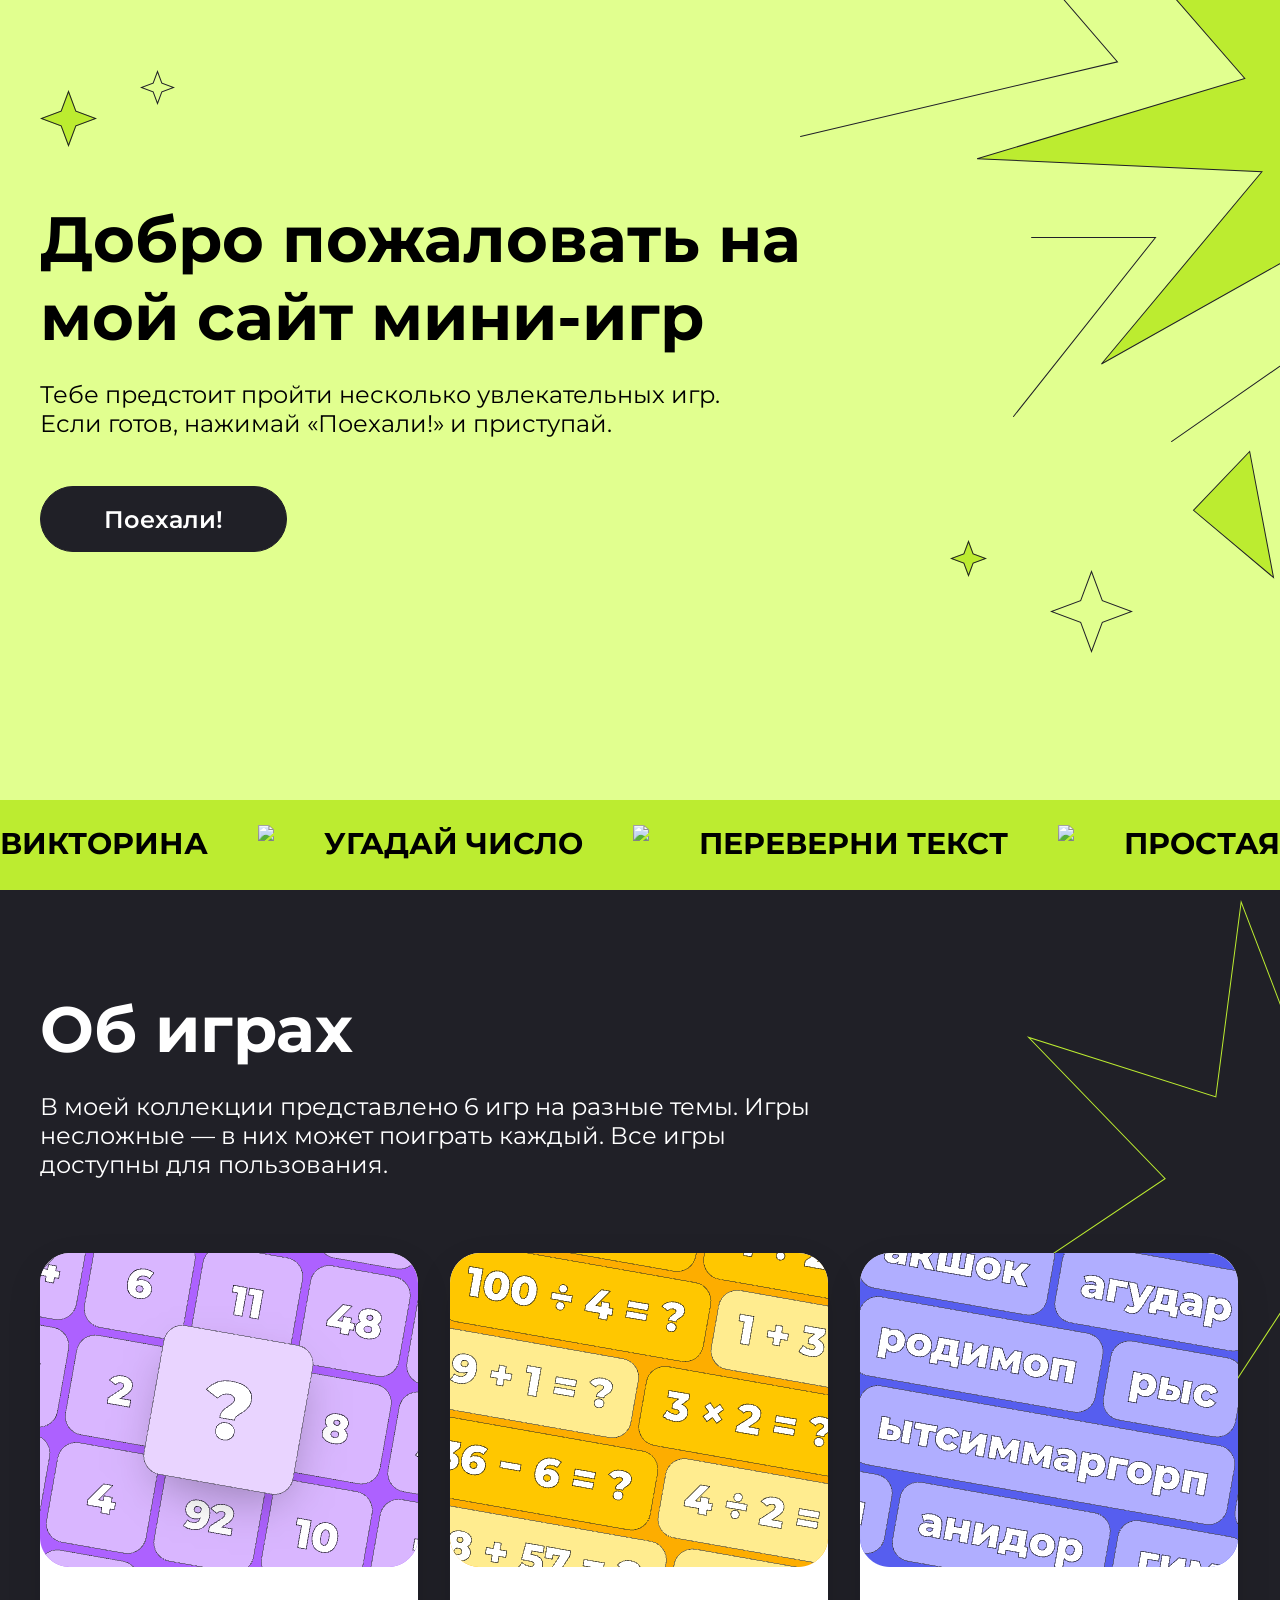
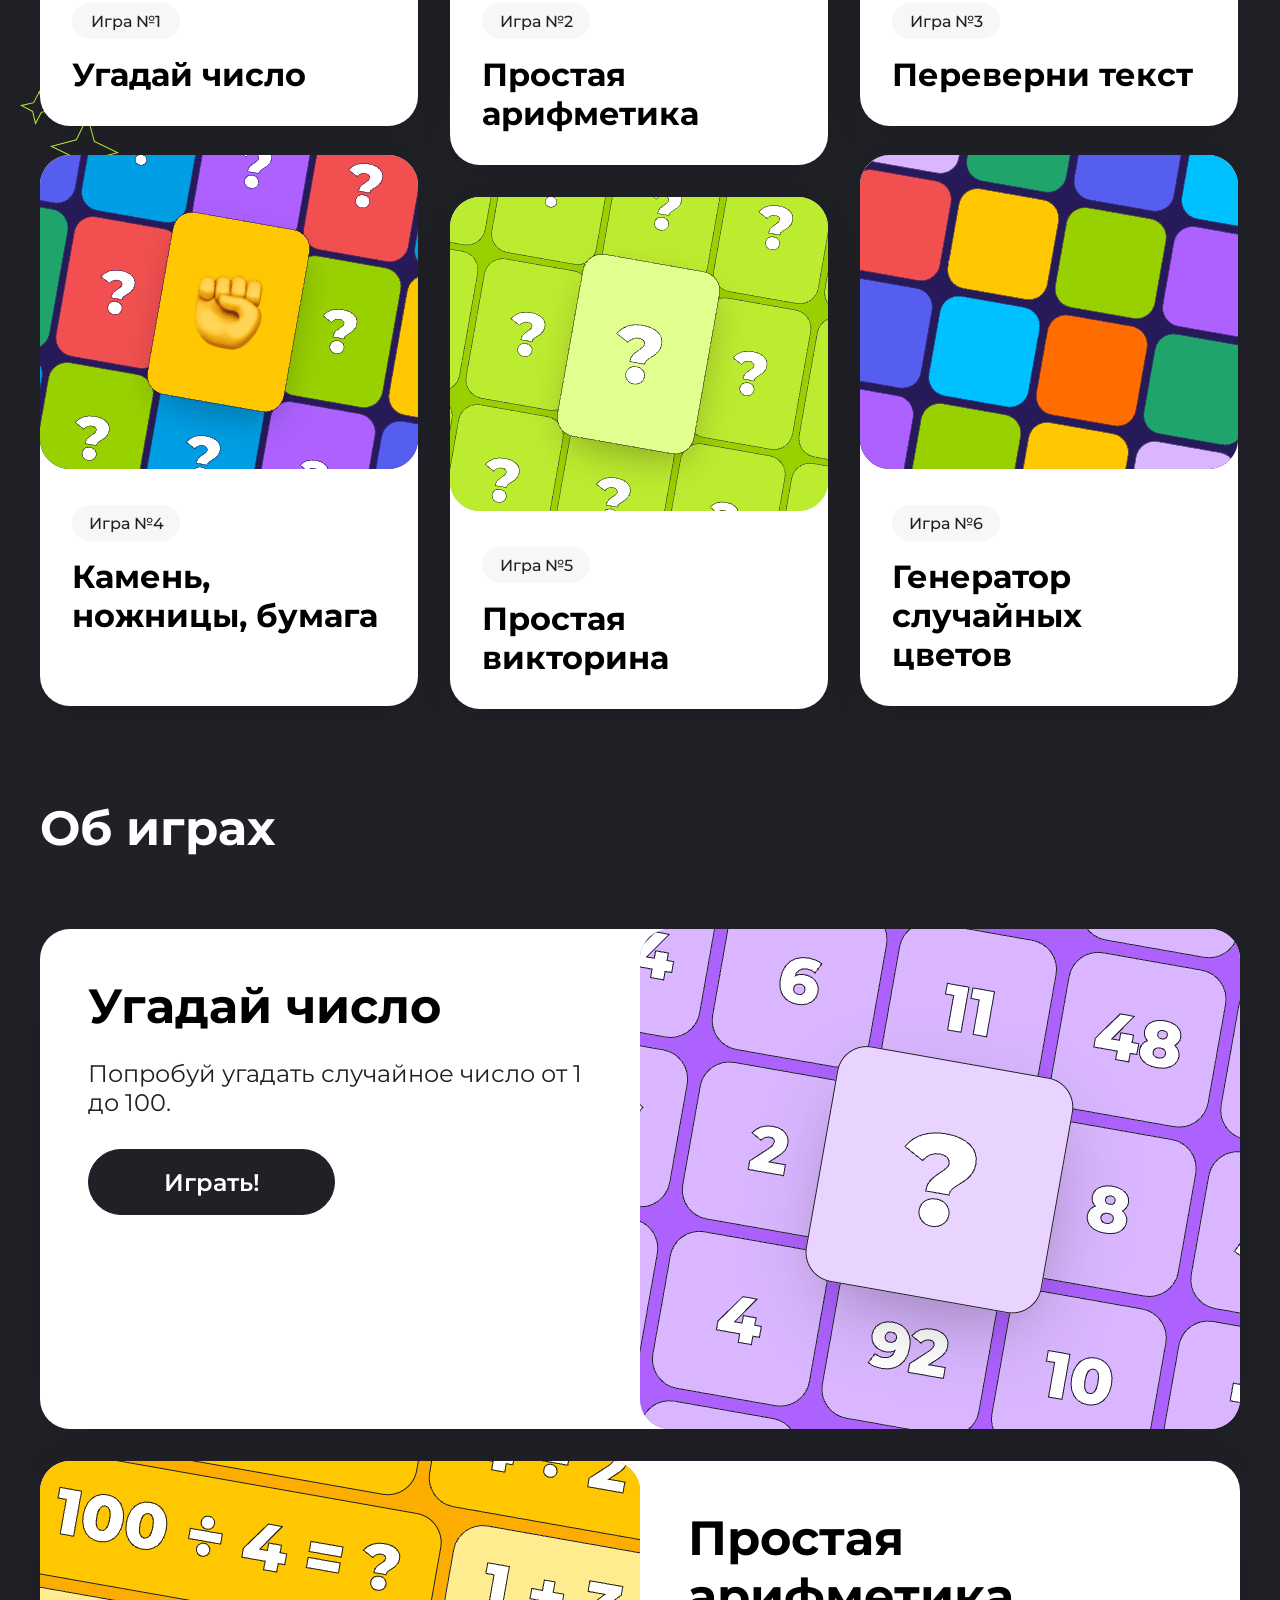
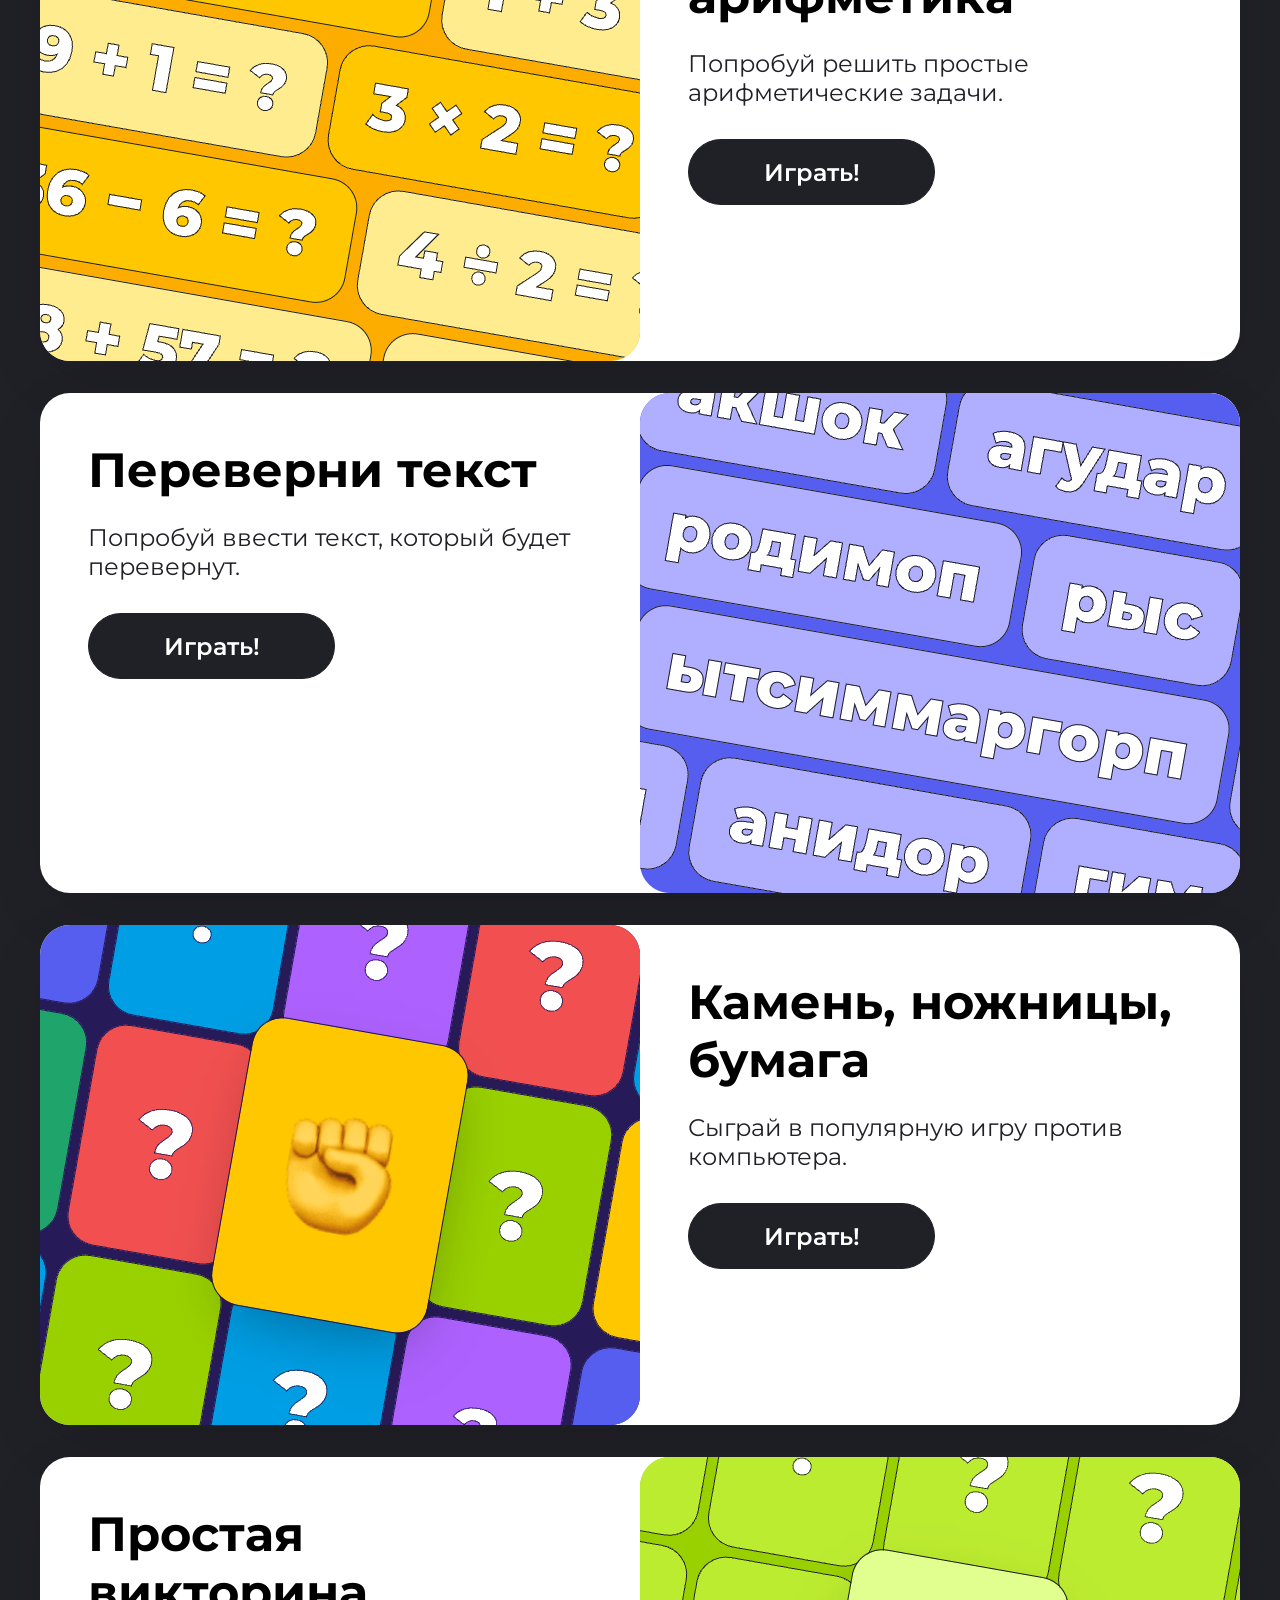
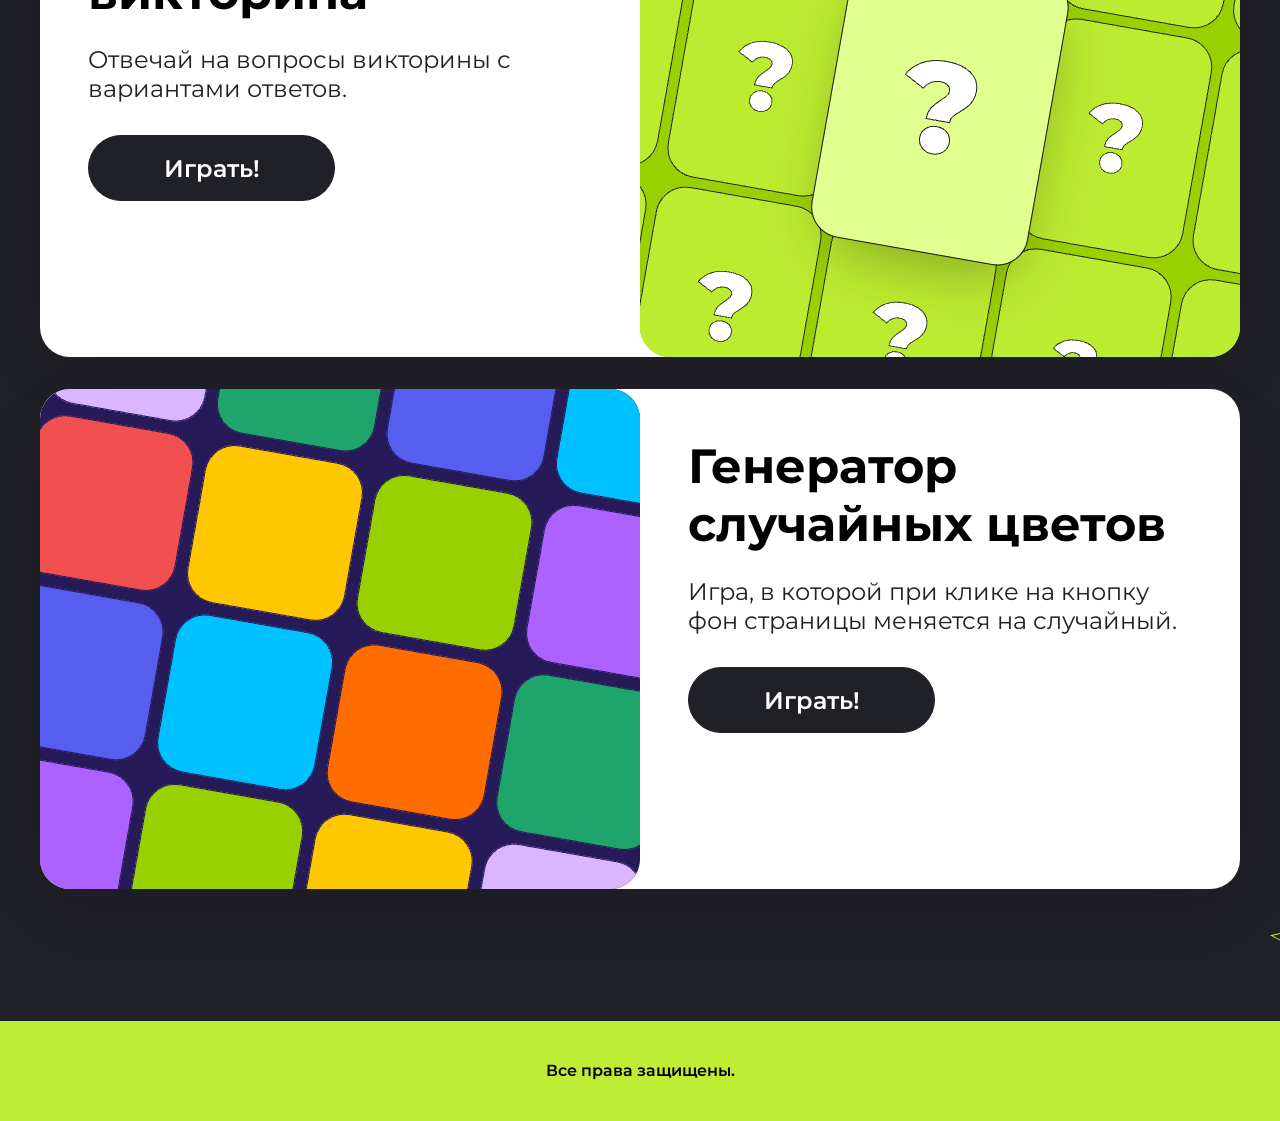
==== commit 28dd4c67: "DONE THE COURSEWORK" ====
--- a/index.html
+++ b/index.html
@@ -9,32 +9,49 @@
     <style>
         @import url('https://fonts.googleapis.com/css2?family=Montserrat:ital,wght@0,100..900;1,100..900&display=swap');
     </style>
+    <script src="scripts.js"></script>
 </head>
 <body>
+    <header class="hero center">
+        <section class="header">
+            <h1 class="header__title">Добро пожаловать на мой сайт мини-игр</h1>
+            <p class="header__subtitle">Тебе предстоит пройти несколько увлекательных игр. Если готов, нажимай «Поехали!» и приступай.</p>
+            <a href="#games" class="header__button button" role="button" aria-label="Перейти к списку игр">Поехали!</a>
+            <nav class="header__scroll">
+            </nav>
+        </section>    
+    </header>
     <main>
-        <section class="hero center">
-            <header class="header">
-                <h1 class="header__title">Добро пожаловать на мой сайт мини-игр</h1>
-                <p class="header__subtitle">Тебе предстоит пройти несколько увлекательных игр. Если готов, нажимай «Поехали!» и приступай.</p>
-                <a href="#games" class="header__button button" role="button" aria-label="Перейти к списку игр">Поехали!</a>
-                <nav class="header__scroll">
-                </nav>
-            </header>
-        </section>
-
         <section class="scroll" aria-label="Список доступных игр">
-            <span class="scroll__text">Викторина</span>
-            <img src="img/star.svg" class="scroll__icon" alt="Декоративная звезда" aria-hidden="true">
-            <span class="scroll__text">Угадай число</span>
-            <img src="img/star.svg" class="scroll__icon" alt="Декоративная звезда" aria-hidden="true">
-            <span class="scroll__text">Переверни текст</span>
-            <img src="img/star.svg" class="scroll__icon" alt="Декоративная звезда" aria-hidden="true">
-            <span class="scroll__text">Простая арифметика</span>
-            <img src="img/star.svg" class="scroll__icon" alt="Декоративная звезда" aria-hidden="true">
-            <span class="scroll__text">Камень, ножницы, бумага</span>
-            <img src="img/star.svg" class="scroll__icon" alt="Декоративная звезда" aria-hidden="true">
-            <span class="scroll__text">Генератор случайных цветов</span>
-            <img src="img/star.svg" class="scroll__icon" alt="Декоративная звезда" aria-hidden="true">
+            <div class="scroll__track marquee">
+                <!-- ОРИГИНАЛ -->
+                <span class="scroll__text">Викторина</span>
+                <img src="img/star.svg" class="scroll__icon">
+                <span class="scroll__text">Угадай число</span>
+                <img src="img/star.svg" class="scroll__icon">
+                <span class="scroll__text">Переверни текст</span>
+                <img src="img/star.svg" class="scroll__icon">
+                <span class="scroll__text">Простая арифметика</span>
+                <img src="img/star.svg" class="scroll__icon">
+                <span class="scroll__text">Камень, ножницы, бумага</span>
+                <img src="img/star.svg" class="scroll__icon">
+                <span class="scroll__text">Генератор случайных цветов</span>
+                <img src="img/star.svg" class="scroll__icon">
+
+                <!-- КЛОН -->
+                <span class="scroll__text">Викторина</span>
+                <img src="img/star.svg" class="scroll__icon">
+                <span class="scroll__text">Угадай число</span>
+                <img src="img/star.svg" class="scroll__icon">
+                <span class="scroll__text">Переверни текст</span>
+                <img src="img/star.svg" class="scroll__icon">
+                <span class="scroll__text">Простая арифметика</span>
+                <img src="img/star.svg" class="scroll__icon">
+                <span class="scroll__text">Камень, ножницы, бумага</span>
+                <img src="img/star.svg" class="scroll__icon">
+                <span class="scroll__text">Генератор случайных цветов</span>
+                <img src="img/star.svg" class="scroll__icon">
+            </div>
         </section>
 
         <section class="games center" id="games" aria-labelledby="games-title">
@@ -59,7 +76,7 @@
                             <div class="game-card__subtitle">
                                 Попробуй угадать случайное число от 1 до 100.
                             </div>
-                            <button class="game-card__button button" role="button" aria-label="Узнать больше об игре 'Угадай число'">Играть!</button>
+                            <button onclick="guessNumberGame()" class="game-card__button button" role="button" aria-label="Узнать больше об игре 'Угадай число'">Играть!</button>
                         </div>
                     </a>
                 </article>
@@ -75,7 +92,7 @@
                             <div class="game-card__subtitle">
                                 Попробуй решить простые арифметические задачи.
                             </div>
-                            <button class="game-card__button button" role="button" aria-label="Узнать больше об игре 'Простая арифметика'">Играть!</button>
+                            <button onclick="mathGame()" class="game-card__button button" role="button" aria-label="Узнать больше об игре 'Простая арифметика'">Играть!</button>
                         </div>
                     </a>
                 </article>
@@ -91,7 +108,7 @@
                             <div class="game-card__subtitle">
                                 Попробуй ввести текст, который будет перевернут.
                             </div>
-                            <button class="game-card__button button" role="button" aria-label="Узнать больше об игре 'Переверни текст'">Играть!</button>
+                            <button onclick="reverseTextGame()" class="game-card__button button" role="button" aria-label="Узнать больше об игре 'Переверни текст'">Играть!</button>
                         </div>
                     </a>
                 </article>
@@ -107,7 +124,7 @@
                             <div class="game-card__subtitle">
                                 Сыграй в популярную игру против компьютера.
                             </div>
-                            <button class="game-card__button button" role="button" aria-label="Узнать больше об игре 'Камень, ножницы, бумага'">Играть!</button>
+                            <button onclick="rockPaperScissorsGame()" class="game-card__button button" role="button" aria-label="Узнать больше об игре 'Камень, ножницы, бумага'">Играть!</button>
                         </div>
                     </a>
                 </article>
@@ -123,7 +140,7 @@
                             <div class="game-card__subtitle">
                                 Отвечай на вопросы викторины с вариантами ответов.
                             </div>
-                            <button class="game-card__button button" role="button" aria-label="Узнать больше об игре 'Простая викторина'">Играть!</button>
+                            <button onclick="questionGameQuiz()" class="game-card__button button" role="button" aria-label="Узнать больше об игре 'Простая викторина'">Играть!</button>
                         </div>
                     </a>
                 </article>
@@ -139,7 +156,7 @@
                             <div class="game-card__subtitle">
                                 Игра, в которой при клике на кнопку фон страницы меняется на случайный.
                             </div>
-                            <button class="game-card__button button" role="button" aria-label="Узнать больше об игре 'Генератор случайных цветов'">Играть!</button>
+                            <button onclick="createRandomColour()" class="game-card__button button" role="button" aria-label="Узнать больше об игре 'Генератор случайных цветов'">Играть!</button>
                         </div>
                     </a>
                 </article>
@@ -151,7 +168,7 @@
                 <div class="games__additional-content">
                     <h3 class="games__additional-title">Угадай число</h3>
                     <div class="games__additional-subtitle">Попробуй угадать случайное число от 1 до 100.</div>
-                    <button class="games__additional-button button" role="button" aria-label="Начать игру 'Угадай число'">Играть!</button>
+                    <button onclick="guessNumberGame()" class="games__additional-button button" role="button" aria-label="Начать игру 'Угадай число'">Играть!</button>
                 </div>
                 <img src="img/game-card-1-pc.png" alt="Обложка игры 'Угадай число'" class="games__additional-image games__additional-image--right">
             </div>
@@ -161,7 +178,7 @@
                 <div class="games__additional-content">
                     <h3 class="games__additional-title">Простая арифметика</h3>
                     <div class="games__additional-subtitle">Попробуй решить простые арифметические задачи.</div>
-                    <button class="games__additional-button button" role="button" aria-label="Начать игру 'Простая арифметика'">Играть!</button>
+                    <button onclick="mathGame()" class="games__additional-button button" role="button" aria-label="Начать игру 'Простая арифметика'">Играть!</button>
                 </div>
             </div>
 
@@ -169,7 +186,7 @@
                 <div class="games__additional-content">
                     <h3 class="games__additional-title">Переверни текст</h3>
                     <div class="games__additional-subtitle">Попробуй ввести текст, который будет перевернут.</div>
-                    <button class="games__additional-button button" role="button" aria-label="Начать игру 'Переверни текст'">Играть!</button>
+                    <button onclick="reverseTextGame()" class="games__additional-button button" role="button" aria-label="Начать игру 'Переверни текст'">Играть!</button>
                 </div>
                 <img src="img/game-card-3-px.png" alt="Обложка игры 'Переверни текст'" class="games__additional-image games__additional-image--right">
             </div>
@@ -179,7 +196,7 @@
                 <div class="games__additional-content">
                     <h3 class="games__additional-title">Камень, ножницы, бумага</h3>
                     <div class="games__additional-subtitle">Сыграй в популярную игру против компьютера.</div>
-                    <button class="games__additional-button button" role="button" aria-label="Начать игру 'Камень, ножницы, бумага'">Играть!</button>
+                    <button onclick="rockPaperScissorsGame()" class="games__additional-button button" role="button" aria-label="Начать игру 'Камень, ножницы, бумага'">Играть!</button>
                 </div>
             </div>
 
@@ -187,7 +204,7 @@
                 <div class="games__additional-content">
                     <h3 class="games__additional-title">Простая викторина</h3>
                     <div class="games__additional-subtitle">Отвечай на вопросы викторины с вариантами ответов.</div>
-                    <button class="games__additional-button button" role="button" aria-label="Начать игру 'Простая викторина'">Играть!</button>
+                    <button onclick="questionGameQuiz()" class="games__additional-button button" role="button" aria-label="Начать игру 'Простая викторина'">Играть!</button>
                 </div>
                 <img src="img/game-card-5-px.png" alt="Обложка игры 'Простая викторина'" class="games__additional-image games__additional-image--right">
             </div>
@@ -197,7 +214,7 @@
                 <div class="games__additional-content">
                     <h3 class="games__additional-title">Генератор случайных цветов</h3>
                     <div class="games__additional-subtitle">Игра, в которой при клике на кнопку фон страницы меняется на случайный.</div>
-                    <button class="games__additional-button button" role="button" aria-label="Начать игру 'Генератор случайных цветов'">Играть!</button>
+                    <button onclick="createRandomColour()" class="games__additional-button button" role="button" aria-label="Начать игру 'Генератор случайных цветов'">Играть!</button>
                 </div>
             </div>
 
--- a/style.css
+++ b/style.css
@@ -73,15 +73,23 @@
   margin-top: 48px;
 }
 
+.marquee {
+  animation: scroll 14s linear infinite;
+}
+
 .scroll {
+  background-color: rgb(188, 236, 48);
+  overflow: hidden;
+  white-space: nowrap;
+  position: relative;
+}
+.scroll__track {
   display: flex;
   gap: 50px;
   padding-top: 25px;
   height: 90px;
-  width: 100%;
-  background-color: rgb(188, 236, 48);
-  overflow: hidden;
-  white-space: nowrap;
+  width: -moz-max-content;
+  width: max-content;
 }
 .scroll__text {
   font-size: 30px;
@@ -92,6 +100,14 @@
   height: 30px;
 }
 
+@keyframes scroll {
+  0% {
+    transform: translateX(0);
+  }
+  100% {
+    transform: translateX(-50%);
+  }
+}
 .games {
   background: rgb(32, 32, 39);
   padding-bottom: 100px;
@@ -268,6 +284,10 @@
 }
 
 @media (max-width: 1200px) {
+  .hero {
+    background-image: url("img/Vector.svg"), url("img/star-2.svg"), url("img/star-3.svg"), url("img/star-4.svg"), url("img/star-5.svg");
+    background-position: 100% 0px, 20% 90px, 15% 70px, 80% 700px, 70% 670px;
+  }
   .center {
     padding-left: 16px;
     padding-right: 16px;
@@ -291,11 +311,11 @@
     font-weight: 500;
   }
   .scroll {
-    padding-bottom: 48px;
-    padding-left: 27px;
-    height: 51.34px;
-    padding-top: 16px;
+    height: 50px;
     gap: 27px;
+  }
+  .scroll__track {
+    padding-top: 15px;
   }
   .scroll__text {
     font-size: 16px;
@@ -326,22 +346,38 @@
   .games__list {
     gap: 20px;
     justify-content: center;
+    margin-bottom: 32px;
   }
   .game-card__content {
     height: 520px;
     width: 343px;
     margin-top: 0;
   }
+  .game-card:nth-child(1) .game-card__content {
+    height: 630px;
+  }
+  .game-card:nth-child(1) .game-card__button {
+    margin-top: 150px;
+  }
   .game-card:nth-child(2) .game-card__content, .game-card:nth-child(3) .game-card__content, .game-card:nth-child(5) .game-card__content {
-    height: 570px;
+    height: 630px;
+  }
+  .game-card:nth-child(2) .game-card__button, .game-card:nth-child(3) .game-card__button, .game-card:nth-child(5) .game-card__button {
+    margin-top: 110px;
   }
   .game-card:nth-child(4) .game-card__content {
-    height: 610px;
+    height: 630px;
     margin-top: 0px;
+  }
+  .game-card:nth-child(4) .game-card__button {
+    margin-top: 70px;
   }
   .game-card:nth-child(6) .game-card__content {
     height: 630px;
     margin-top: 0px;
+  }
+  .game-card:nth-child(6) .game-card__button {
+    margin-top: 50px;
   }
   .game-card__subtitle {
     display: block;
